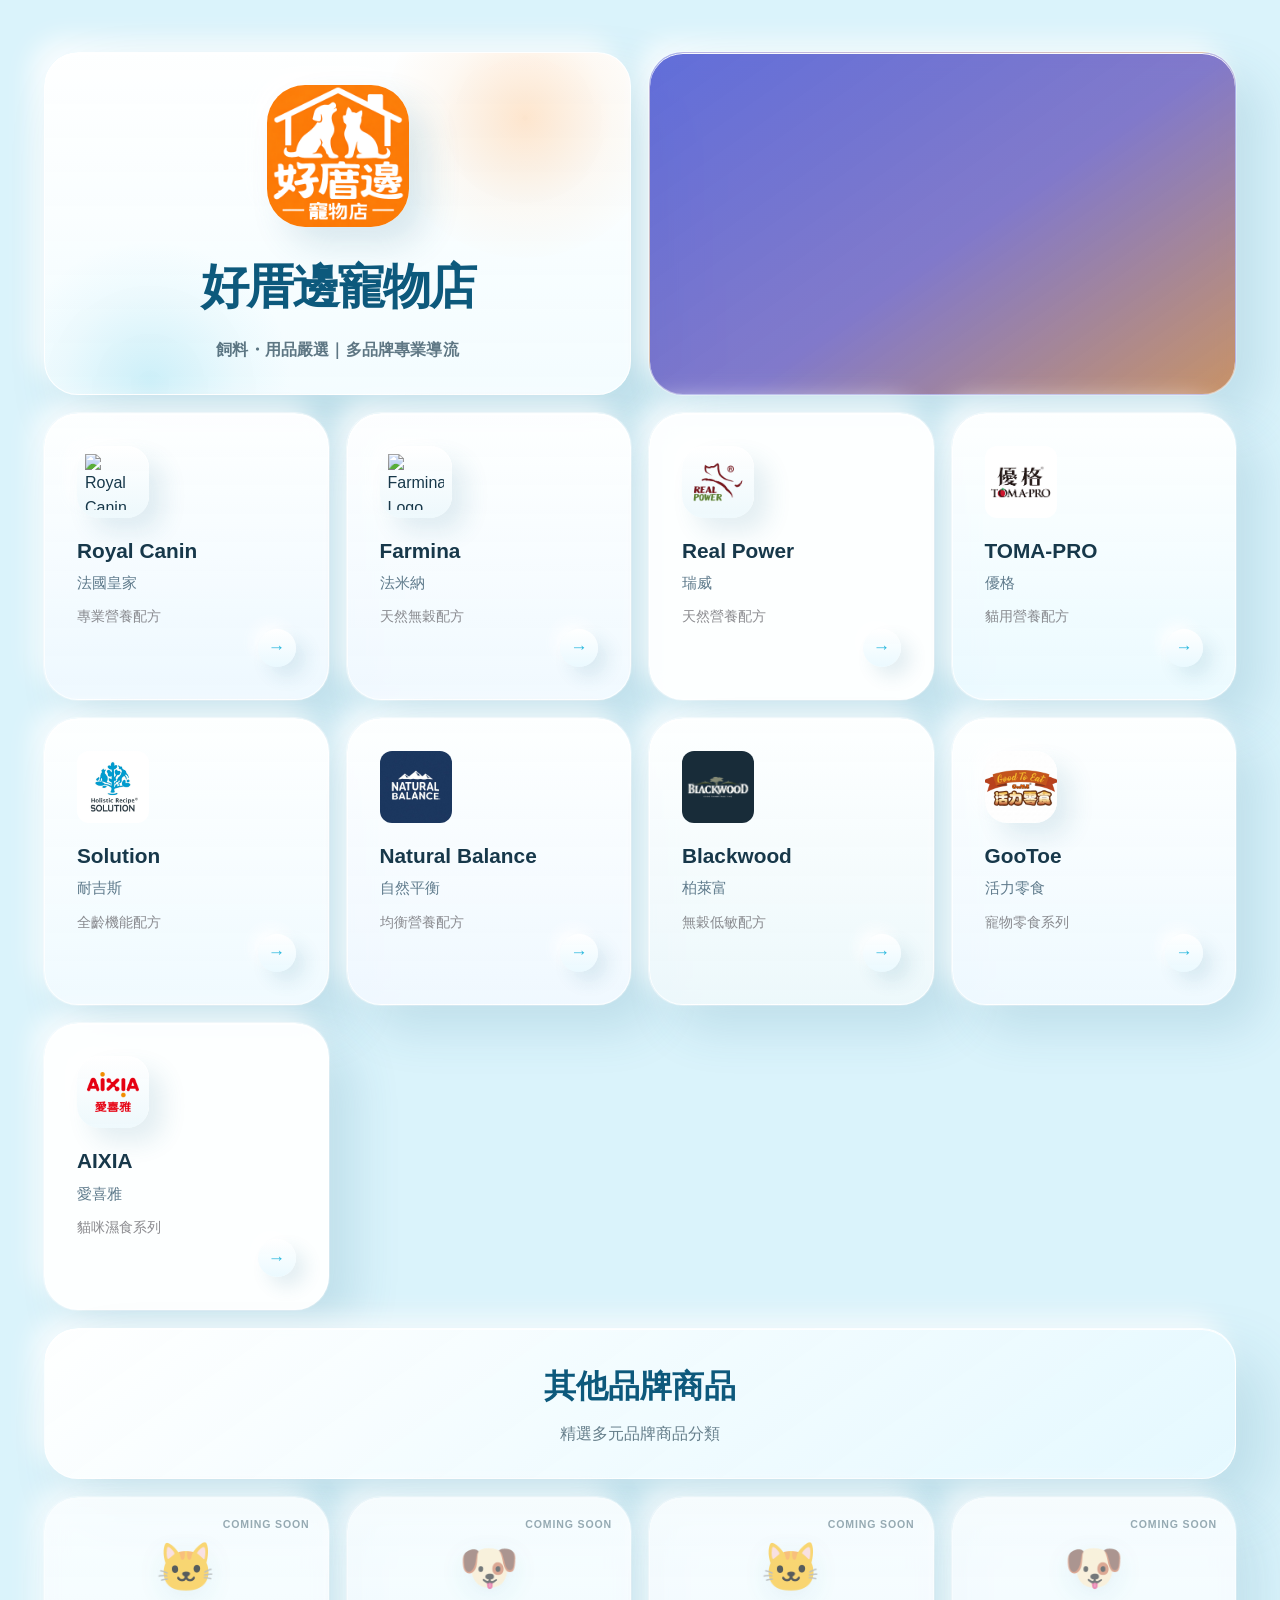
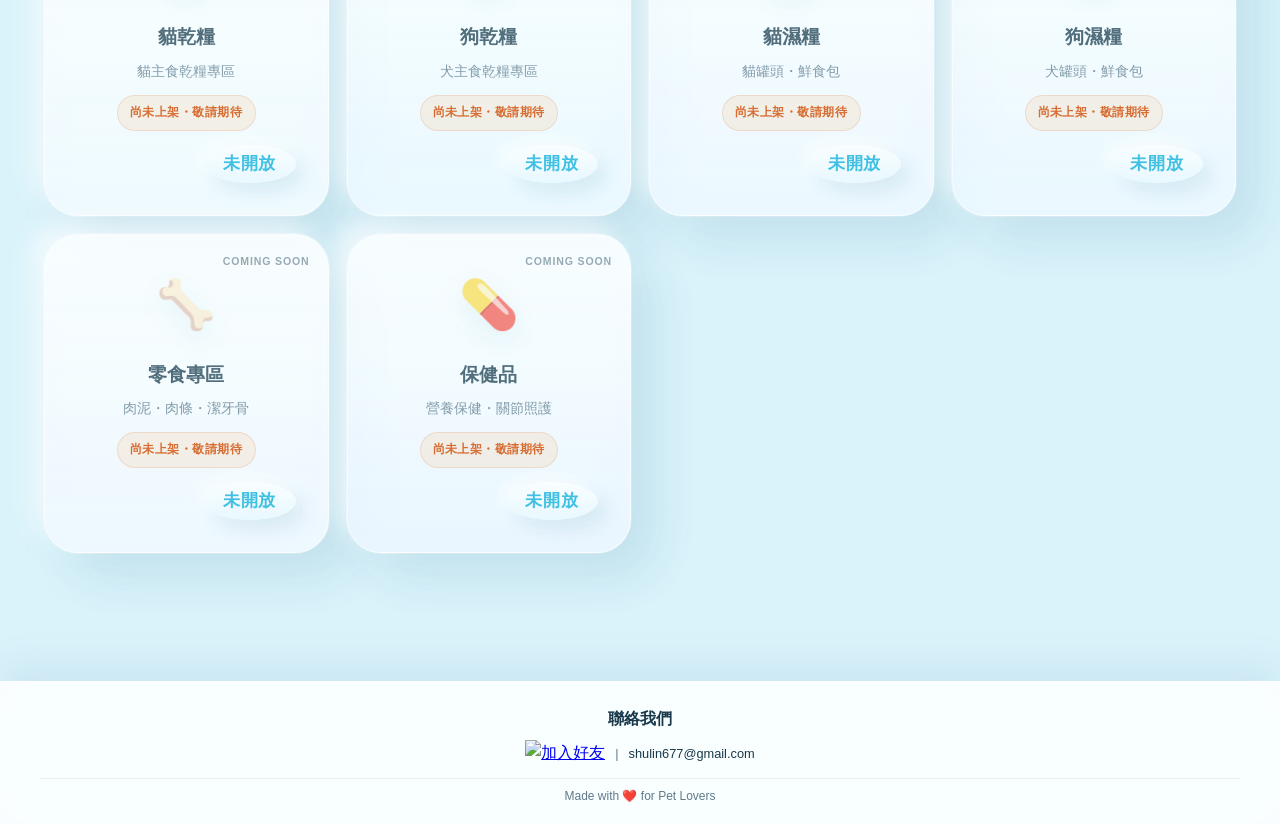
==== index.html @ 3bfcab63 "Add Google site verification meta tag" ====
<!DOCTYPE html>
<html lang="zh-Hant">
  <head>
    <meta charset="utf-8" />
    <meta name="viewport" content="width=device-width, initial-scale=1" />
    <meta name="google-site-verification" content="lFlZjBOJVxiFKaZHmYESTz53Jt08xvwoCOR1huqJs8A" />
    <title>好厝邊寵物店 | 飼料・用品嚴選</title>
    <meta name="description" content="多品牌寵物用品專業導購平台，提供法國皇家、法米納、柏萊富等優質品牌" />
    <link rel="icon" href="assets/icons/favicon.ico" />
    <link rel="stylesheet" href="assets/css/style.css" />
  </head>
  <body>
    <div class="background-gradient"></div>
    
    <main class="bento-container">
      <!-- Header Card - 品牌標題 -->
      <div class="bento-card header-card">
        <div class="logo-placeholder">
          <img
            src="assets/images/brand/good_neighbor_pet_store_logo.png"
            alt="好厝邊寵物店 Logo"
            class="site-logo"
          >
        </div>
        <h1 class="brand-title">好厝邊寵物店</h1>
        <p class="brand-slogan">飼料・用品嚴選｜多品牌專業導流</p>
      </div>

      <!-- Banner Card - 活動輪播 -->
      <div class="bento-card banner-card">
        <div class="banner-carousel">
          <div class="banner-track">
            <a class="banner-slide" data-banner="1" href="https://myship.7-11.com.tw/seller/profile?id=GM2601212460411" target="_blank" rel="noopener noreferrer">
              <div class="banner-content"></div>
            </a>
          </div>
        </div>
      </div>

      <!-- Brand Cards - 品牌區域 -->
      <a class="bento-card brand-card royal-canin" href="https://myship.7-11.com.tw/general/detail/GM2604207929528" target="_blank" rel="noopener noreferrer">
        <div class="brand-logo-wrapper">
          <img src="assets/images/logos/royal-canin.png" alt="Royal Canin Logo" class="brand-logo-img">
        </div>
        <div class="brand-info">
          <h3 class="brand-name">Royal Canin</h3>
          <p class="brand-desc">法國皇家</p>
          <span class="brand-meta">專業營養配方</span>
        </div>
        <div class="card-arrow">→</div>
      </a>

      <a class="bento-card brand-card farmina" href="https://myship.7-11.com.tw/general/detail/GM2601152097373" target="_blank" rel="noopener noreferrer">
        <div class="brand-logo-wrapper">
          <img src="assets/images/logos/farmina.png" alt="Farmina Logo" class="brand-logo-img">
        </div>
        <div class="brand-info">
          <h3 class="brand-name">Farmina</h3>
          <p class="brand-desc">法米納</p>
          <span class="brand-meta">天然無穀配方</span>
        </div>
        <div class="card-arrow">→</div>
      </a>

      <a class="bento-card brand-card real-power" href="https://myship.7-11.com.tw/general/detail/GM2608074192808" target="_blank" rel="noopener noreferrer">
        <div class="brand-logo-wrapper">
          <img src="assets/images/logos/real_power_logo.png" alt="Real Power 瑞威 Logo" class="brand-logo-img">
        </div>
        <div class="brand-info">
          <h3 class="brand-name">Real Power</h3>
          <p class="brand-desc">瑞威</p>
          <span class="brand-meta">天然營養配方</span>
        </div>
        <div class="card-arrow">→</div>
      </a>

      <a class="bento-card brand-card catidea" href="https://myship.7-11.com.tw/general/detail/GM2603024944340" target="_blank" rel="noopener noreferrer">
        <div class="brand-logo-wrapper">
          <img src="assets/images/logos/toma-pro_logo.jpg" alt="TOMA-PRO Logo" class="brand-logo-img">
        </div>
        <div class="brand-info">
          <h3 class="brand-name">TOMA-PRO</h3>
          <p class="brand-desc">優格</p>
          <span class="brand-meta">貓用營養配方</span>
        </div>
        <div class="card-arrow">→</div>
      </a>

      <a class="bento-card brand-card solution" href="https://myship.7-11.com.tw/general/detail/GM2603055142852" target="_blank" rel="noopener noreferrer">
        <div class="brand-logo-wrapper">
          <img src="assets/images/logos/solution_logo.jpg" alt="Solution Logo" class="brand-logo-img">
        </div>
        <div class="brand-info">
          <h3 class="brand-name">Solution</h3>
          <p class="brand-desc">耐吉斯</p>
          <span class="brand-meta">全齡機能配方</span>
        </div>
        <div class="card-arrow">→</div>
      </a>

      <a class="bento-card brand-card natural-balance" href="https://myship.7-11.com.tw/general/detail/GM2603095376265" target="_blank" rel="noopener noreferrer">
        <div class="brand-logo-wrapper">
          <img src="assets/images/logos/natural-balance_logo.jpg" alt="Natural Balance Logo" class="brand-logo-img">
        </div>
        <div class="brand-info">
          <h3 class="brand-name">Natural Balance</h3>
          <p class="brand-desc">自然平衡</p>
          <span class="brand-meta">均衡營養配方</span>
        </div>
        <div class="card-arrow">→</div>
      </a>

      <a class="bento-card brand-card blackwood" href="https://myship.7-11.com.tw/general/detail/GM2603236245169" target="_blank" rel="noopener noreferrer">
        <div class="brand-logo-wrapper">
          <img src="assets/images/logos/Blackwood_logo.png" alt="Blackwood Logo" class="brand-logo-img">
        </div>
        <div class="brand-info">
          <h3 class="brand-name">Blackwood</h3>
          <p class="brand-desc">柏萊富</p>
          <span class="brand-meta">無穀低敏配方</span>
        </div>
        <div class="card-arrow">→</div>
      </a>

      <a class="bento-card brand-card gootoe" href="https://myship.7-11.com.tw/general/detail/GM2603246315125" target="_blank" rel="noopener noreferrer">
        <div class="brand-logo-wrapper">
          <img src="assets/images/logos/Gootoe_logo.png" alt="GooToe Logo" class="brand-logo-img">
        </div>
        <div class="brand-info">
          <h3 class="brand-name">GooToe</h3>
          <p class="brand-desc">活力零食</p>
          <span class="brand-meta">寵物零食系列</span>
        </div>
        <div class="card-arrow">→</div>
      </a>

      <a class="bento-card brand-card aixia" href="https://myship.7-11.com.tw/general/detail/GM2605259917620" target="_blank" rel="noopener noreferrer">
        <div class="brand-logo-wrapper">
          <img src="assets/images/logos/AIXIA_logo_transparent.png" alt="AIXIA Logo" class="brand-logo-img">
        </div>
        <div class="brand-info">
          <h3 class="brand-name">AIXIA</h3>
          <p class="brand-desc">愛喜雅</p>
          <span class="brand-meta">貓咪濕食系列</span>
        </div>
        <div class="card-arrow">→</div>
      </a>

      <!-- Other Brands Title Card -->
      <div class="bento-card category-title-card">
        <h2 class="section-title">其他品牌商品</h2>
        <p class="section-subtitle">精選多元品牌商品分類</p>
      </div>

      <!-- Category Cards -->
      <div class="bento-card category-card cat-dry is-unavailable" aria-disabled="true">
        <div class="category-icon">🐱</div>
        <h3 class="category-name">貓乾糧</h3>
        <p class="category-desc">貓主食乾糧專區</p>
        <p class="category-status">尚未上架・敬請期待</p>
        <div class="card-arrow unavailable-arrow">未開放</div>
      </div>

      <div class="bento-card category-card dog-dry is-unavailable" aria-disabled="true">
        <div class="category-icon">🐶</div>
        <h3 class="category-name">狗乾糧</h3>
        <p class="category-desc">犬主食乾糧專區</p>
        <p class="category-status">尚未上架・敬請期待</p>
        <div class="card-arrow unavailable-arrow">未開放</div>
      </div>

      <div class="bento-card category-card cat-wet is-unavailable" aria-disabled="true">
        <div class="category-icon">🐱</div>
        <h3 class="category-name">貓濕糧</h3>
        <p class="category-desc">貓罐頭・鮮食包</p>
        <p class="category-status">尚未上架・敬請期待</p>
        <div class="card-arrow unavailable-arrow">未開放</div>
      </div>

      <div class="bento-card category-card dog-wet is-unavailable" aria-disabled="true">
        <div class="category-icon">🐶</div>
        <h3 class="category-name">狗濕糧</h3>
        <p class="category-desc">犬罐頭・鮮食包</p>
        <p class="category-status">尚未上架・敬請期待</p>
        <div class="card-arrow unavailable-arrow">未開放</div>
      </div>

      <div class="bento-card category-card treats is-unavailable" aria-disabled="true">
        <div class="category-icon">🦴</div>
        <h3 class="category-name">零食專區</h3>
        <p class="category-desc">肉泥・肉條・潔牙骨</p>
        <p class="category-status">尚未上架・敬請期待</p>
        <div class="card-arrow unavailable-arrow">未開放</div>
      </div>

      <div class="bento-card category-card health is-unavailable" aria-disabled="true">
        <div class="category-icon">💊</div>
        <h3 class="category-name">保健品</h3>
        <p class="category-desc">營養保健・關節照護</p>
        <p class="category-status">尚未上架・敬請期待</p>
        <div class="card-arrow unavailable-arrow">未開放</div>
      </div>

    </main>

    <!-- Footer - 聯絡我們 -->
    <footer class="site-footer">
      <div class="footer-content">
        <h2 class="footer-title">聯絡我們</h2>
        <div class="footer-contact">
          <a href="https://lin.ee/Ksxzmmb" target="_blank" rel="noopener noreferrer">
            <img src="https://scdn.line-apps.com/n/line_add_friends/btn/zh-Hant.png" alt="加入好友" height="36" border="0" class="line-official-btn">
          </a>
          <span class="footer-divider">|</span>
          <a class="footer-link" href="mailto:shulin677@gmail.com">shulin677@gmail.com</a>
        </div>
        <p class="footer-copyright">Made with ❤️ for Pet Lovers</p>
      </div>
    </footer>

    <!-- JavaScript -->
    <script src="assets/js/config.js"></script>
    <script src="assets/js/main.js"></script>
  </body>
</html>
---- assets/css/style.css ----
/* ===== 全域重置 ===== */
*,
*::before,
*::after {
  box-sizing: border-box;
  margin: 0;
  padding: 0;
}

:root {
  --brand-orange: #ff8a1d;
  --brand-orange-deep: #d85a16;
  --brand-sky: #dff7ff;
  --brand-sky-deep: #79d5ef;
  --brand-cyan: #2cb9de;
  --brand-blue: #1e7fab;
  --brand-blue-deep: #0d597c;
  --brand-surface: #daf3fb;
  --brand-surface-warm: #eefbff;
  --brand-card: rgba(255, 255, 255, 0.95);
  --brand-card-strong: rgba(255, 255, 255, 0.98);
  --brand-border: rgba(255, 255, 255, 0.78);
  --brand-ink: #17384a;
  --brand-muted: #5f7b8c;
  --brand-soft-shadow: 0 20px 44px rgba(39, 117, 150, 0.14);
  --brand-card-shadow:
    24px 24px 48px rgba(44, 121, 151, 0.16),
    -12px -12px 24px rgba(255, 255, 255, 0.72),
    0 1px 0 rgba(255, 255, 255, 0.96) inset,
    0 0 0 1px rgba(255, 255, 255, 0.5);
}

/* ===== 主體樣式 ===== */
html {
  background: var(--brand-surface);
}

body {
  font-family: -apple-system, BlinkMacSystemFont, "Segoe UI", "Noto Sans TC", "PingFang TC", "Microsoft JhengHei", sans-serif;
  color: var(--brand-ink);
  background: var(--brand-surface);
  min-height: 100vh;
  position: relative;
  overflow-x: hidden;
  -webkit-font-smoothing: antialiased;
  -moz-osx-font-smoothing: grayscale;
  line-height: 1.6;
}

/* ===== 背景漸層 ===== */
.background-gradient {
  position: fixed !important;
  top: 0 !important;
  left: 0 !important;
  right: 0 !important;
  bottom: 0 !important;
  width: 100% !important;
  height: 100% !important;
  background:
    linear-gradient(145deg, #ecfbff 0%, #caeef9 42%, #9ed6ea 100%);
  opacity: 1;
  z-index: -1;
  pointer-events: none;
  overflow: hidden;
}

.background-gradient::before,
.background-gradient::after {
  content: '';
  position: absolute;
  border-radius: 48px;
  pointer-events: none;
}

.background-gradient::before {
  top: 5%;
  right: 12%;
  width: min(42vw, 520px);
  height: min(70vh, 760px);
  background: linear-gradient(160deg, rgba(22, 99, 137, 0.96) 0%, rgba(12, 76, 107, 0.94) 100%);
  box-shadow: 0 36px 70px rgba(14, 77, 109, 0.28);
  transform: rotate(16deg);
}

.background-gradient::after {
  left: -8%;
  bottom: 6%;
  width: min(28vw, 420px);
  height: min(28vw, 420px);
  background: radial-gradient(circle, rgba(255, 255, 255, 0.48) 0%, rgba(255, 255, 255, 0.08) 58%, transparent 74%);
}

/* ===== Bento Grid 容器 ===== */
.bento-container {
  max-width: 1240px;
  margin: 0 auto;
  padding: 52px 24px 88px;
  display: grid;
  grid-template-columns: repeat(4, 1fr);
  gap: 18px;
  position: relative;
  z-index: 1;
}

/* ===== 基礎卡片樣式 ===== */
.bento-card {
  background: var(--brand-card);
  backdrop-filter: blur(12px) saturate(135%);
  -webkit-backdrop-filter: blur(12px) saturate(135%);
  border-radius: 34px;
  padding: 32px;
  border: 1px solid var(--brand-border);
  box-shadow: var(--brand-card-shadow);
  transition: transform 0.32s ease, box-shadow 0.32s ease, background-color 0.32s ease;
  position: relative;
  overflow: hidden;
  display: flex;
  flex-direction: column;
}

.bento-card::before {
  content: '';
  position: absolute;
  top: 0;
  left: 0;
  right: 0;
  bottom: 0;
  background: linear-gradient(180deg, rgba(255, 255, 255, 0.86) 0%, rgba(255, 255, 255, 0.28) 34%, rgba(255, 255, 255, 0) 100%);
  opacity: 0;
  transition: opacity 0.28s ease;
  pointer-events: none;
}

.bento-card:hover::before {
  opacity: 1;
}

/* 可點擊卡片 hover 效果 */
a.bento-card {
  text-decoration: none;
  color: inherit;
  cursor: pointer;
}

a.bento-card:hover {
  transform: translateY(-8px);
  box-shadow:
    26px 30px 58px rgba(39, 117, 150, 0.18),
    -14px -14px 28px rgba(255, 255, 255, 0.72),
    0 1px 0 rgba(255, 255, 255, 0.96) inset,
    0 0 0 1px rgba(255, 255, 255, 0.56);
}

/* ===== Header Card - 品牌標題 ===== */
.header-card {
  grid-column: span 2;
  background:
    linear-gradient(180deg, rgba(255, 255, 255, 0.98) 0%, rgba(245, 252, 255, 0.94) 100%);
  color: var(--brand-ink);
  text-align: center;
  justify-content: center;
  align-items: center;
  min-height: 320px;
  position: relative;
  overflow: hidden;
  border: 1px solid rgba(255, 255, 255, 0.92);
  box-shadow:
    30px 34px 64px rgba(37, 114, 145, 0.18),
    -14px -14px 24px rgba(255, 255, 255, 0.78),
    0 1px 0 rgba(255, 255, 255, 0.98) inset;
}

.header-card::before {
  content: '';
  position: absolute;
  inset: auto auto -38% -6%;
  width: 280px;
  height: 280px;
  background: radial-gradient(circle, rgba(44, 185, 222, 0.2) 0%, rgba(44, 185, 222, 0.05) 44%, transparent 72%);
  opacity: 1;
}

.header-card::after {
  content: '';
  position: absolute;
  top: -22%;
  right: -6%;
  width: 280px;
  height: 280px;
  background: radial-gradient(circle, rgba(255, 138, 29, 0.22) 0%, rgba(255, 138, 29, 0.05) 44%, transparent 74%);
  border-radius: 50%;
  animation: float 10s ease-in-out infinite;
}

@keyframes float {
  0%, 100% {
    transform: translate(0, 0) scale(1);
  }
  50% {
    transform: translate(-20px, -20px) scale(1.1);
  }
}

.logo-placeholder {
  display: flex;
  align-items: center;
  justify-content: center;
  width: 142px;
  height: 142px;
  margin-bottom: 22px;
  position: relative;
  z-index: 1;
  border-radius: 38px;
  background: linear-gradient(180deg, rgba(255, 255, 255, 0.98) 0%, rgba(239, 250, 255, 0.88) 100%);
  overflow: hidden;
  box-shadow:
    18px 18px 34px rgba(41, 118, 148, 0.16),
    -10px -10px 20px rgba(255, 255, 255, 0.78),
    0 1px 0 rgba(255, 255, 255, 0.9) inset,
    0 0 0 1px rgba(255, 255, 255, 0.5);
}

.site-logo {
  width: 100%;
  height: 100%;
  object-fit: cover;
  transform: scale(1.08);
  filter: drop-shadow(0 10px 18px rgba(32, 95, 120, 0.14));
}

.brand-title {
  font-size: 3rem;
  font-weight: 780;
  letter-spacing: -0.05em;
  margin-bottom: 10px;
  position: relative;
  z-index: 1;
  color: var(--brand-blue-deep);
}

.brand-slogan {
  font-size: 1.02rem;
  color: rgba(23, 56, 74, 0.68);
  font-weight: 600;
  letter-spacing: 0.01em;
  position: relative;
  z-index: 1;
}

/* ===== Banner Card - 活動輪播 ===== */
.banner-card {
  grid-column: span 2;
  padding: 0;
  min-height: 280px;
  background:
    linear-gradient(145deg, rgba(81, 91, 212, 0.88) 0%, rgba(111, 94, 191, 0.82) 54%, rgba(196, 112, 49, 0.74) 100%);
  overflow: hidden;
  border-color: rgba(255, 255, 255, 0.46);
}

.banner-carousel {
  width: 100%;
  height: 100%;
  position: relative;
}

.banner-track {
  display: flex;
  height: 100%;
  transition: transform 0.6s cubic-bezier(0.4, 0, 0.2, 1);
}

.banner-slide {
  min-width: 100%;
  height: 100%;
  display: flex;
  align-items: center;
  justify-content: center;
  background-size: cover;
  background-position: center;
  position: relative;
  text-decoration: none;
  color: inherit;
  cursor: pointer;
  transition: opacity 0.3s ease;
}

.banner-slide:hover {
  opacity: 0.95;
}

.banner-content {
  text-align: center;
  color: white;
  z-index: 2;
  padding: 40px;
  display: block;
  pointer-events: none;
}

.banner-content h3 {
  font-size: 2rem;
  font-weight: 760;
  margin-bottom: 8px;
  text-shadow: 0 10px 24px rgba(17, 24, 39, 0.24);
}

.banner-content p {
  font-size: 1.1rem;
  opacity: 0.95;
  text-shadow: 0 8px 18px rgba(17, 24, 39, 0.2);
}

/* Banner 導航按鈕 */
.banner-nav {
  position: absolute;
  top: 50%;
  transform: translateY(-50%);
  background: rgba(255, 255, 255, 0.2);
  backdrop-filter: blur(18px);
  border: 1px solid rgba(255, 255, 255, 0.28);
  color: white;
  width: 40px;
  height: 40px;
  border-radius: 50%;
  font-size: 1.5rem;
  cursor: pointer;
  transition: all 0.3s ease;
  z-index: 3;
  display: flex;
  align-items: center;
  justify-content: center;
  line-height: 1;
}

.banner-nav:hover {
  background: rgba(255, 255, 255, 0.28);
  transform: translateY(-50%) scale(1.04);
}

.banner-nav.prev {
  left: 16px;
}

.banner-nav.next {
  right: 16px;
}

/* Banner 指示點 */
.banner-dots {
  position: absolute;
  bottom: 20px;
  left: 50%;
  transform: translateX(-50%);
  display: flex;
  gap: 8px;
  z-index: 3;
}

.dot {
  width: 8px;
  height: 8px;
  border-radius: 50%;
  background: rgba(255, 255, 255, 0.5);
  cursor: pointer;
  transition: all 0.3s ease;
}

.dot.active {
  background: white;
  width: 24px;
  border-radius: 4px;
}

/* ===== Brand Cards - 品牌卡片 ===== */
.brand-card {
  grid-column: span 1;
  min-height: 200px;
  justify-content: space-between;
}

.brand-logo-wrapper,
.brand-icon-wrapper {
  width: 72px;
  height: 72px;
  border-radius: 22px;
  display: flex;
  align-items: center;
  justify-content: center;
  margin-bottom: 16px;
  background: linear-gradient(180deg, rgba(255, 255, 255, 1) 0%, rgba(236, 248, 252, 0.88) 100%);
  box-shadow:
    14px 14px 24px rgba(40, 117, 148, 0.12),
    -8px -8px 16px rgba(255, 255, 255, 0.72),
    0 1px 0 rgba(255, 255, 255, 0.92) inset;
}

.brand-logo-img {
  width: 56px;
  height: 56px;
  object-fit: contain;
}

.brand-icon {
  font-size: 1.2rem;
  font-weight: 600;
  color: var(--brand-ink);
}

.brand-info {
  flex: 1;
}

.brand-name {
  font-size: 1.3rem;
  font-weight: 760;
  color: var(--brand-ink);
  margin-bottom: 4px;
}

.brand-desc {
  font-size: 0.95rem;
  color: var(--brand-muted);
  margin-bottom: 8px;
}

.brand-meta {
  font-size: 0.85rem;
  color: rgba(110, 110, 115, 0.8);
}

/* 品牌卡片漸變背景 */
.brand-card.royal-canin {
  background: linear-gradient(180deg, rgba(255, 255, 255, 0.96) 0%, rgba(240, 248, 255, 0.92) 100%);
}

.brand-card.farmina {
  background: linear-gradient(180deg, rgba(255, 255, 255, 0.96) 0%, rgba(243, 249, 255, 0.92) 100%);
}

.brand-card.catidea {
  background: linear-gradient(180deg, rgba(255, 255, 255, 0.96) 0%, rgba(237, 250, 255, 0.92) 100%);
}

.brand-card.ciao {
  background: linear-gradient(180deg, rgba(255, 255, 255, 0.96) 0%, rgba(245, 249, 255, 0.92) 100%);
}

.brand-card.ciao {
  display: none !important;
}

.brand-card.solution {
  background: linear-gradient(180deg, rgba(255, 255, 255, 0.96) 0%, rgba(242, 250, 255, 0.92) 100%);
}

.brand-card.natural-balance {
  background: linear-gradient(180deg, rgba(255, 255, 255, 0.96) 0%, rgba(242, 248, 255, 0.92) 100%);
}

.brand-card.blackwood {
  background: linear-gradient(180deg, rgba(255, 255, 255, 0.96) 0%, rgba(239, 248, 251, 0.92) 100%);
}

.brand-card.gootoe {
  background: linear-gradient(180deg, rgba(255, 255, 255, 0.96) 0%, rgba(241, 249, 255, 0.92) 100%);
}

/* 去除部分 JPG logo 的白邊視覺 */
.brand-card.catidea .brand-logo-wrapper,
.brand-card.solution .brand-logo-wrapper,
.brand-card.natural-balance .brand-logo-wrapper,
.brand-card.blackwood .brand-logo-wrapper {
  background: transparent;
  box-shadow: none;
}

.brand-card.catidea .brand-logo-img,
.brand-card.solution .brand-logo-img,
.brand-card.natural-balance .brand-logo-img,
.brand-card.blackwood .brand-logo-img {
  width: 100%;
  height: 100%;
  object-fit: cover;
  border-radius: 12px;
}

.brand-card.gootoe .brand-logo-img {
  width: 100%;
  height: 100%;
  object-fit: cover;
  object-position: center;
  transform: scale(1.16);
}

.brand-card.gootoe .brand-logo-wrapper {
  overflow: hidden;
}

/* ===== Category Title Card ===== */
.category-title-card {
  grid-column: span 4;
  min-height: 132px;
  background:
    linear-gradient(145deg, rgba(255, 255, 255, 0.98) 0%, rgba(230, 248, 255, 0.92) 100%);
  color: var(--brand-blue-deep);
  justify-content: center;
  text-align: center;
  box-shadow:
    28px 30px 60px rgba(34, 111, 142, 0.16),
    -12px -12px 24px rgba(255, 255, 255, 0.74),
    0 1px 0 rgba(255, 255, 255, 0.98) inset;
}

.category-title-card .section-title {
  font-size: 2rem;
  font-weight: 780;
  margin-bottom: 8px;
}

.category-title-card .section-subtitle {
  font-size: 0.98rem;
  color: rgba(23, 56, 74, 0.64);
}

/* ===== Category Cards - 分類卡片 ===== */
.category-card {
  grid-column: span 1;
  min-height: 180px;
  justify-content: space-between;
  text-align: center;
  align-items: center;
}

.category-icon {
  font-size: 3rem;
  margin-bottom: 16px;
  filter: drop-shadow(0 8px 14px rgba(46, 124, 153, 0.14));
}

.category-name {
  font-size: 1.2rem;
  font-weight: 760;
  color: var(--brand-ink);
  margin-bottom: 8px;
}

.category-desc {
  font-size: 0.85rem;
  color: var(--brand-muted);
  margin-bottom: 12px;
}

.category-status {
  font-size: 0.78rem;
  font-weight: 700;
  letter-spacing: 0.04em;
  color: var(--brand-orange-deep);
  padding: 7px 12px;
  border-radius: 999px;
  background: rgba(255, 138, 29, 0.12);
  border: 1px solid rgba(216, 90, 22, 0.16);
  margin-bottom: 14px;
}

/* 分類卡片漸變背景 */
.category-card.cat-dry {
  background: linear-gradient(180deg, rgba(255, 255, 255, 0.96) 0%, rgba(244, 251, 255, 0.92) 100%);
}

.category-card.dog-dry {
  background: linear-gradient(180deg, rgba(255, 255, 255, 0.96) 0%, rgba(238, 249, 255, 0.92) 100%);
}

.category-card.cat-wet {
  background: linear-gradient(180deg, rgba(255, 255, 255, 0.96) 0%, rgba(241, 248, 255, 0.92) 100%);
}

.category-card.dog-wet {
  background: linear-gradient(180deg, rgba(255, 255, 255, 0.96) 0%, rgba(239, 248, 255, 0.92) 100%);
}

.category-card.treats {
  background: linear-gradient(180deg, rgba(255, 255, 255, 0.96) 0%, rgba(243, 248, 255, 0.92) 100%);
}

.category-card.health {
  background: linear-gradient(180deg, rgba(255, 255, 255, 0.96) 0%, rgba(238, 246, 255, 0.92) 100%);
}

.is-unavailable {
  position: relative;
  opacity: 0.88;
}

.is-unavailable::after {
  content: 'COMING SOON';
  position: absolute;
  top: 18px;
  right: 18px;
  font-size: 0.66rem;
  font-weight: 800;
  letter-spacing: 0.08em;
  color: rgba(23, 56, 74, 0.48);
}

.is-unavailable .category-icon {
  opacity: 0.72;
}

.is-unavailable .category-name {
  color: rgba(23, 56, 74, 0.82);
}

.is-unavailable .category-desc {
  color: rgba(95, 123, 140, 0.84);
}

.unavailable-arrow {
  width: auto;
  min-width: 92px;
  height: 38px;
  padding: 0 16px;
  border-radius: 999px;
  font-size: 0.76rem;
  font-weight: 800;
  letter-spacing: 0.04em;
  color: rgba(23, 56, 74, 0.7);
  background: linear-gradient(180deg, rgba(255, 255, 255, 0.96) 0%, rgba(240, 246, 249, 0.92) 100%);
  box-shadow:
    8px 8px 16px rgba(40, 117, 148, 0.08),
    -4px -4px 10px rgba(255, 255, 255, 0.7);
}

/* ===== Site Footer - 網站頁尾 ===== */
.site-footer {
  width: 100%;
  background: rgba(255, 255, 255, 0.84);
  backdrop-filter: blur(14px) saturate(120%);
  -webkit-backdrop-filter: blur(14px) saturate(120%);
  border-top: 1px solid rgba(255, 255, 255, 0.88);
  margin-top: 40px;
  padding: 24px 20px 18px;
  position: relative;
  z-index: 1;
  box-shadow: 0 -18px 34px rgba(33, 107, 136, 0.08);
}

.footer-content {
  max-width: 1200px;
  margin: 0 auto;
  text-align: center;
}

.footer-title {
  font-size: 1rem;
  font-weight: 600;
  color: var(--brand-ink);
  margin-bottom: 8px;
}

.footer-contact {
  display: flex;
  gap: 10px;
  justify-content: center;
  align-items: center;
  flex-wrap: wrap;
  margin-bottom: 10px;
}

.line-official-btn {
  height: 28px;
  width: auto;
  display: block;
  transition: opacity 0.3s ease;
}

.line-official-btn:hover {
  opacity: 0.8;
}

.footer-link {
  color: var(--brand-ink);
  text-decoration: none;
  font-size: 0.8rem;
  font-weight: 500;
  transition: color 0.3s ease;
}

.footer-link:hover {
  color: var(--brand-cyan);
}

.footer-divider {
  color: var(--brand-muted);
  font-size: 0.8rem;
  user-select: none;
}

.footer-copyright {
  font-size: 0.75rem;
  color: var(--brand-muted);
  margin-top: 8px;
  padding-top: 8px;
  border-top: 1px solid rgba(0, 0, 0, 0.06);
}

/* ===== Card Arrow - 卡片箭頭 ===== */
.card-arrow {
  width: 38px;
  height: 38px;
  border-radius: 50%;
  display: inline-flex;
  align-items: center;
  justify-content: center;
  font-size: 1.08rem;
  color: var(--brand-cyan);
  background: linear-gradient(180deg, rgba(255, 255, 255, 1) 0%, rgba(233, 249, 255, 0.9) 100%);
  box-shadow:
    10px 10px 18px rgba(40, 117, 148, 0.12),
    -6px -6px 12px rgba(255, 255, 255, 0.7);
  transition: all 0.3s ease;
  align-self: flex-end;
  margin-top: auto;
}

a.bento-card:hover .card-arrow {
  color: white;
  background: linear-gradient(180deg, var(--brand-cyan) 0%, var(--brand-blue) 100%);
  transform: translateX(4px) translateY(-1px);
}

/* ===== 響應式設計 - 平板 ===== */
@media (max-width: 1024px) {
  .bento-container {
    grid-template-columns: repeat(3, 1fr);
    gap: 12px;
    padding: 32px 16px 60px;
  }

  .header-card {
    grid-column: span 3;
  }

  .banner-card {
    grid-column: span 3;
  }

  .category-title-card {
    grid-column: span 3;
  }

  .brand-card {
    grid-column: span 1;
  }

  .category-card:nth-child(n+7):nth-child(-n+9) {
    grid-column: span 1;
  }
}

/* ===== 響應式設計 - 手機 ===== */
@media (max-width: 768px) {
  .bento-container {
    grid-template-columns: 1fr;
    gap: 12px;
    padding: 24px 16px 48px;
  }

  /* Header - 全寬 */
  .header-card {
    grid-column: span 1;
    min-height: 220px;
    padding: 32px 24px;
  }

  .logo-placeholder {
    width: 112px;
    height: 112px;
    margin-bottom: 16px;
    border-radius: 24px;
  }

  .brand-title {
    font-size: 1.8rem;
  }

  .brand-slogan {
    font-size: 0.9rem;
  }

  .site-logo {
    width: 100%;
    height: 100%;
  }

  /* Banner - 全寬 */
  .banner-card {
    grid-column: span 1;
    min-height: 200px;
  }

  .banner-content h3 {
    font-size: 1.4rem;
  }

  .banner-content p {
    font-size: 0.9rem;
  }

  /* 品牌卡片 - 細長條形 */
  .brand-card {
    grid-column: span 1;
    flex-direction: row;
    align-items: center;
    min-height: auto;
    padding: 16px 20px;
    gap: 16px;
  }

  .brand-logo-wrapper,
  .brand-icon-wrapper {
    width: 56px;
    height: 56px;
    margin-bottom: 0;
    flex-shrink: 0;
  }

  .brand-logo-img {
    width: 44px;
    height: 44px;
  }

  .brand-info {
    flex: 1;
    text-align: left;
  }

  .brand-name {
    font-size: 1.1rem;
    margin-bottom: 2px;
  }

  .brand-desc {
    font-size: 0.85rem;
    margin-bottom: 4px;
  }

  .brand-meta {
    font-size: 0.8rem;
  }

  /* 分類標題 - 全寬 */
  .category-title-card {
    grid-column: span 1;
    min-height: 100px;
    padding: 24px;
  }

  .category-title-card .section-title {
    font-size: 1.5rem;
  }

  .category-title-card .section-subtitle {
    font-size: 0.9rem;
  }

  /* 分類卡片 - 細長條形 */
  .category-card {
    grid-column: span 1;
    flex-direction: row;
    align-items: center;
    text-align: left;
    min-height: auto;
    padding: 16px 20px;
    gap: 16px;
  }

  .category-icon {
    font-size: 2.5rem;
    margin-bottom: 0;
    flex-shrink: 0;
    width: 56px;
    height: 56px;
    display: flex;
    align-items: center;
    justify-content: center;
  }

  .category-name {
    font-size: 1.05rem;
    margin-bottom: 4px;
  }

  .category-desc {
    font-size: 0.8rem;
    margin-bottom: 0;
  }

  /* 箭頭在手機版保持在右側 */
  .card-arrow {
    align-self: center;
    margin-top: 0;
    margin-left: auto;
  }

  /* 頁尾響應式 */
  .site-footer {
    padding: 16px 12px 12px;
    margin-top: 24px;
  }

  .footer-title {
    font-size: 0.95rem;
    margin-bottom: 8px;
  }

  .footer-contact {
    flex-direction: column;
    gap: 8px;
  }

  .footer-divider {
    display: none;
  }

  .line-official-btn {
    height: 28px;
  }

  .footer-link {
    font-size: 0.8rem;
  }

  .footer-copyright {
    font-size: 0.7rem;
    margin-top: 8px;
    padding-top: 8px;
  }
}

/* ===== 極小螢幕優化 ===== */
@media (max-width: 480px) {
  .bento-container {
    padding: 20px 12px 40px;
  }

  .header-card {
    min-height: 200px;
    padding: 28px 20px;
  }

  .logo-placeholder {
    width: 96px;
    height: 96px;
    border-radius: 22px;
  }

  .brand-title {
    font-size: 1.6rem;
  }

  .brand-slogan {
    font-size: 0.85rem;
  }

  .brand-card,
  .category-card {
    padding: 14px 16px;
  }

  .brand-name,
  .category-name {
    font-size: 1rem;
  }

  .brand-desc,
  .category-desc {
    font-size: 0.8rem;
  }

  .brand-meta {
    font-size: 0.75rem;
  }
}

/* ===== 動畫效果 ===== */
.bento-card {
  animation: fadeInUp 0.55s ease-out backwards;
}

@keyframes fadeInUp {
  from {
    opacity: 0;
    transform: translateY(14px);
  }
  to {
    opacity: 1;
    transform: translateY(0);
  }
}

/* 錯開動畫延遲 */
.bento-card:nth-child(1) { animation-delay: 0s; }
.bento-card:nth-child(2) { animation-delay: 0.05s; }
.bento-card:nth-child(3) { animation-delay: 0.1s; }
.bento-card:nth-child(4) { animation-delay: 0.15s; }
.bento-card:nth-child(5) { animation-delay: 0.2s; }
.bento-card:nth-child(6) { animation-delay: 0.25s; }
.bento-card:nth-child(7) { animation-delay: 0.3s; }
.bento-card:nth-child(8) { animation-delay: 0.35s; }
.bento-card:nth-child(9) { animation-delay: 0.4s; }
.bento-card:nth-child(10) { animation-delay: 0.45s; }
.bento-card:nth-child(11) { animation-delay: 0.5s; }
.bento-card:nth-child(12) { animation-delay: 0.55s; }
.bento-card:nth-child(13) { animation-delay: 0.6s; }
.bento-card:nth-child(14) { animation-delay: 0.65s; }
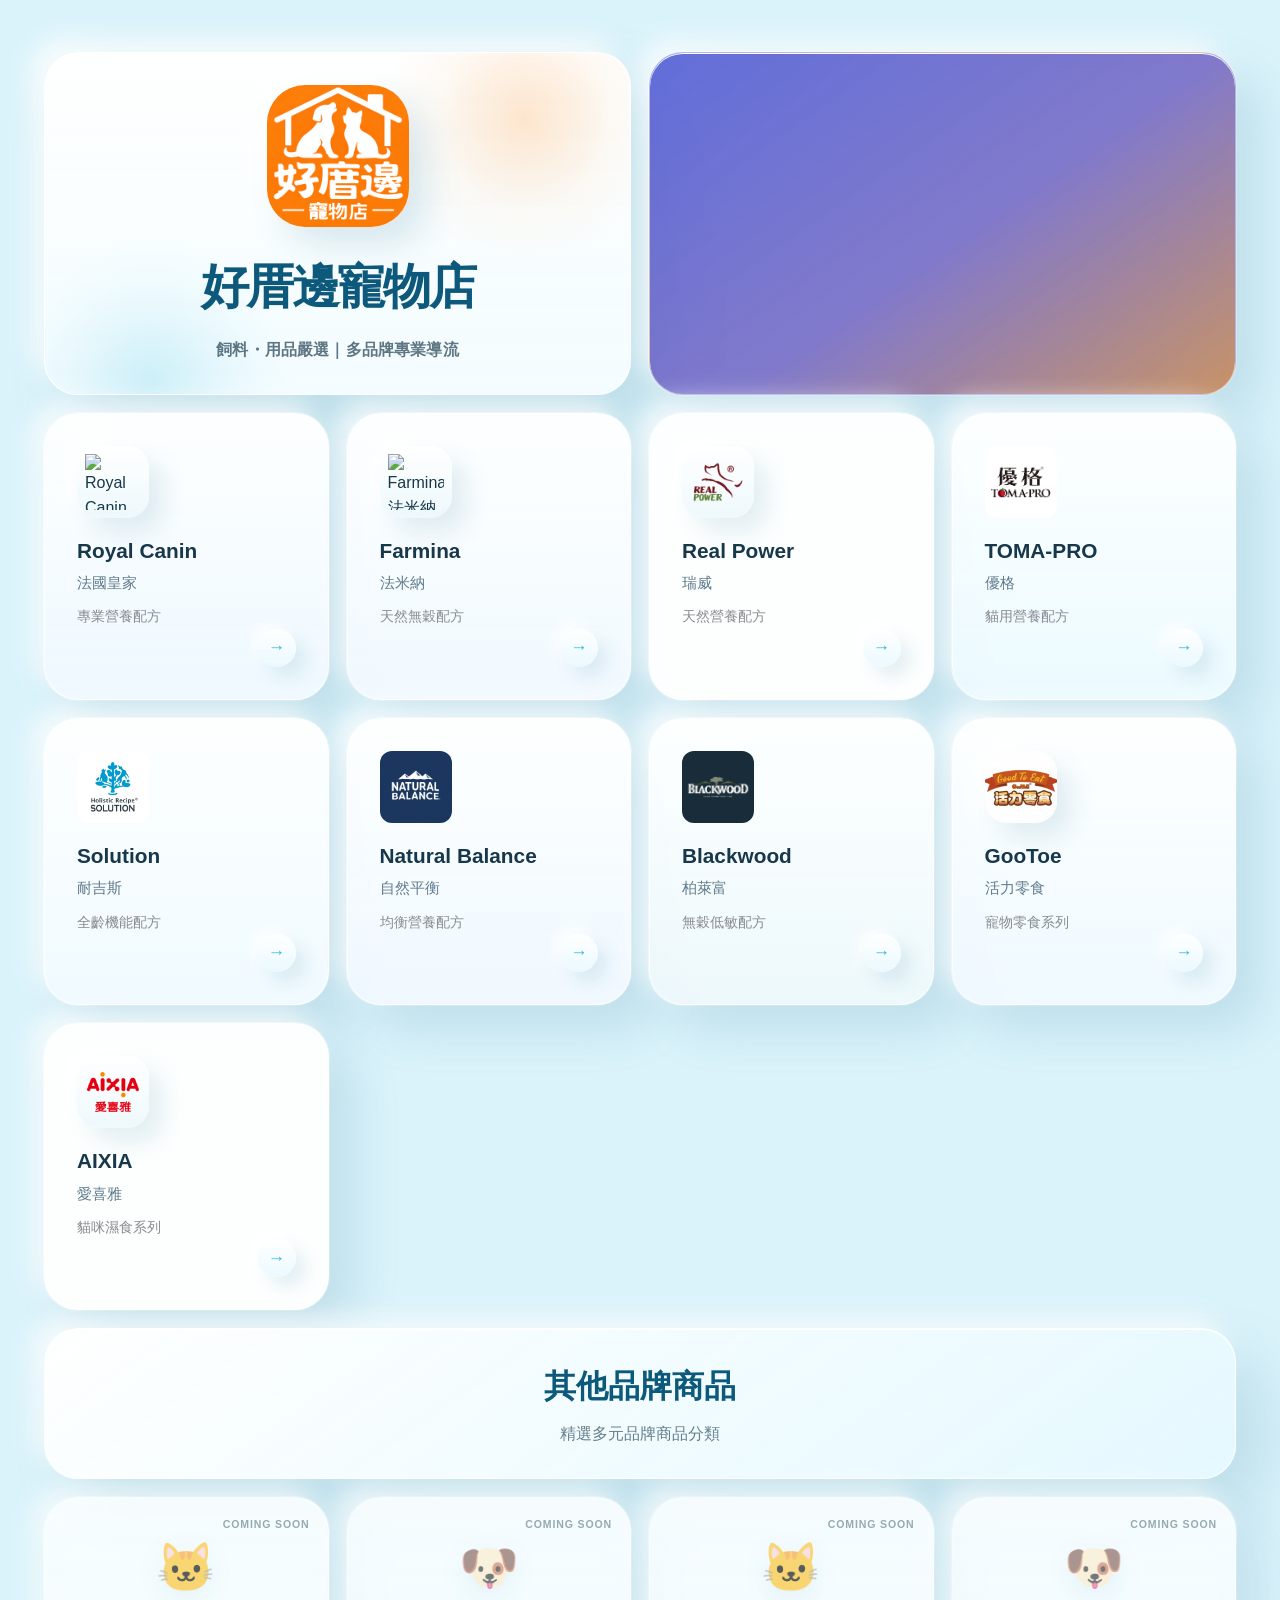
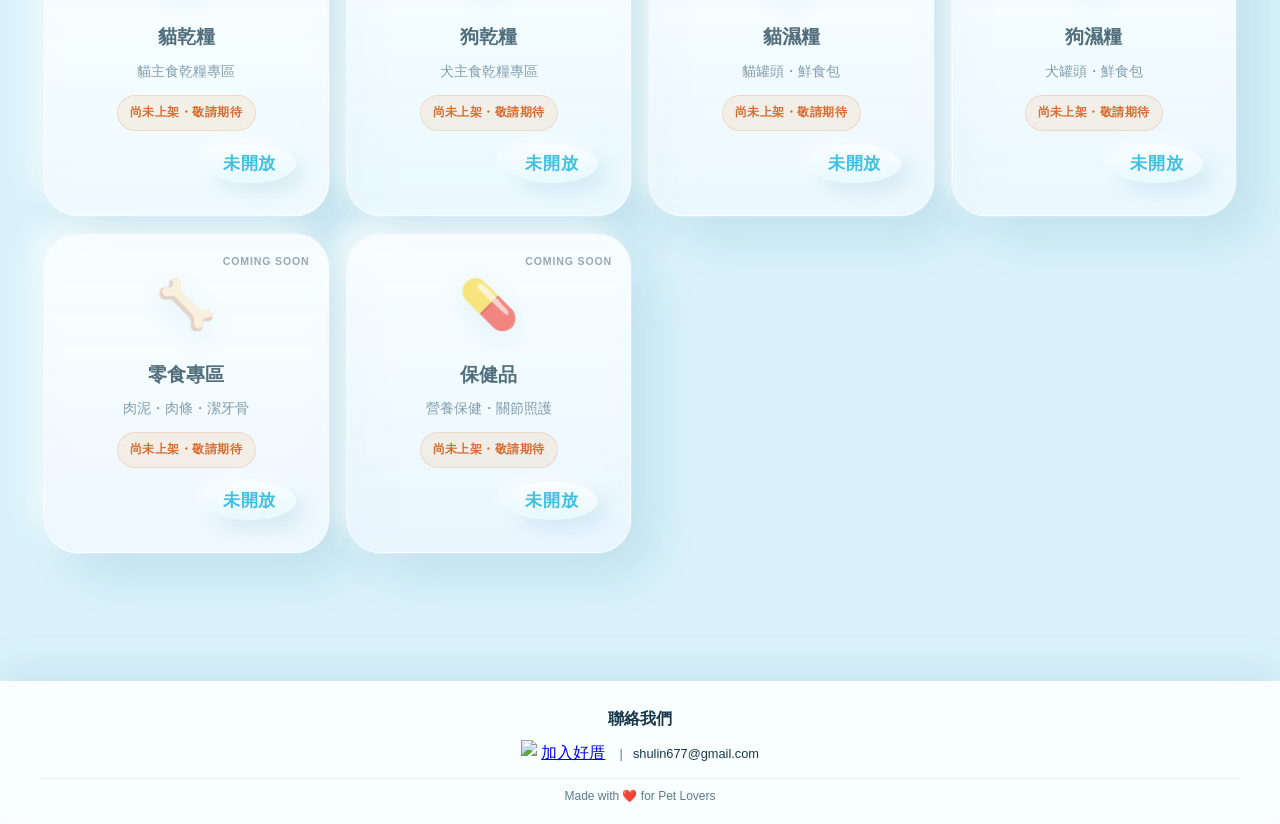
==== commit 73ee2c54: "Expand brand SEO and accessibility metadata" ====
--- a/index.html
+++ b/index.html
@@ -4,8 +4,88 @@
     <meta charset="utf-8" />
     <meta name="viewport" content="width=device-width, initial-scale=1" />
     <meta name="google-site-verification" content="lFlZjBOJVxiFKaZHmYESTz53Jt08xvwoCOR1huqJs8A" />
-    <title>好厝邊寵物店 | 飼料・用品嚴選</title>
-    <meta name="description" content="多品牌寵物用品專業導購平台，提供法國皇家、法米納、柏萊富等優質品牌" />
+    <title>好厝邊寵物店｜寵物用品、貓狗飼料與零食｜7-ELEVEN 賣貨便</title>
+    <meta name="description" content="好厝邊寵物店提供貓狗飼料、寵物罐頭、濕糧、零食與生活用品，商品由正常通路取得並妥善包裝，可透過 7-ELEVEN 賣貨便線上選購。" />
+    <meta name="keywords" content="好厝邊寵物店,寵物店,寵物用品,寵物用品網購,寵物食品,貓狗飼料,貓飼料,狗飼料,貓乾糧,狗乾糧,寵物罐頭,貓罐頭,狗罐頭,寵物濕糧,寵物零食,貓零食,狗零食,寵物生活用品,飼料推薦,法國皇家,Royal Canin,法米納,Farmina,瑞威,Real Power,優格,TOMA-PRO,耐吉斯,Solution,自然平衡,Natural Balance,柏萊富,Blackwood,活力零食,GooToe,愛喜雅,AIXIA,7-ELEVEN賣貨便" />
+    <meta name="robots" content="index, follow, max-image-preview:large" />
+    <link rel="canonical" href="https://goodneighborpet.github.io/pet-commerce-link-hub/" />
+
+    <meta property="og:type" content="website" />
+    <meta property="og:locale" content="zh_TW" />
+    <meta property="og:site_name" content="好厝邊寵物店" />
+    <meta property="og:title" content="好厝邊寵物店｜7-ELEVEN 賣貨便寵物用品選購" />
+    <meta property="og:description" content="提供貓狗乾糧、寵物罐頭與濕糧、寵物零食及生活用品，可透過 7-ELEVEN 賣貨便線上選購。" />
+    <meta property="og:url" content="https://goodneighborpet.github.io/pet-commerce-link-hub/" />
+    <meta property="og:image" content="https://goodneighborpet.github.io/pet-commerce-link-hub/assets/images/brand/good_neighbor_pet_store_logo.png" />
+    <meta property="og:image:alt" content="好厝邊寵物店 Logo" />
+
+    <meta name="twitter:card" content="summary_large_image" />
+    <meta name="twitter:title" content="好厝邊寵物店｜7-ELEVEN 賣貨便寵物用品選購" />
+    <meta name="twitter:description" content="提供貓狗乾糧、寵物罐頭與濕糧、寵物零食及生活用品，可透過 7-ELEVEN 賣貨便線上選購。" />
+    <meta name="twitter:image" content="https://goodneighborpet.github.io/pet-commerce-link-hub/assets/images/brand/good_neighbor_pet_store_logo.png" />
+
+    <script type="application/ld+json">
+      {
+        "@context": "https://schema.org",
+        "@graph": [
+          {
+            "@type": "WebSite",
+            "@id": "https://goodneighborpet.github.io/pet-commerce-link-hub/#website",
+            "url": "https://goodneighborpet.github.io/pet-commerce-link-hub/",
+            "name": "好厝邊寵物店",
+            "description": "提供各類寵物食品與寵物用品，包含貓狗飼料、寵物罐頭、寵物濕糧、寵物零食與日常用品，可透過 7-ELEVEN 賣貨便線上選購。",
+            "inLanguage": "zh-Hant"
+          },
+          {
+            "@type": "Organization",
+            "@id": "https://goodneighborpet.github.io/pet-commerce-link-hub/#organization",
+            "name": "好厝邊寵物店",
+            "url": "https://goodneighborpet.github.io/pet-commerce-link-hub/",
+            "logo": "https://goodneighborpet.github.io/pet-commerce-link-hub/assets/images/brand/good_neighbor_pet_store_logo.png",
+            "email": "shulin677@gmail.com",
+            "description": "好厝邊寵物店提供正常通路商品，透過 7-ELEVEN 賣貨便接受訂單，依訂單順序出貨，出貨前均會妥善包裝；購買前請確認商品內容與規格，如有問題可先聯絡詢問。",
+            "sameAs": [
+              "https://myship.7-11.com.tw/seller/profile?id=GM2601212460411"
+            ],
+            "potentialAction": {
+              "@type": "BuyAction",
+              "name": "前往 7-ELEVEN 賣貨便選購",
+              "target": "https://myship.7-11.com.tw/seller/profile?id=GM2601212460411"
+            },
+            "knowsAbout": [
+              "貓狗乾糧",
+              "寵物罐頭與濕糧",
+              "寵物零食",
+              "寵物生活用品",
+              "Royal Canin 法國皇家",
+              "Farmina 法米納",
+              "Real Power 瑞威",
+              "TOMA-PRO 優格",
+              "Solution 耐吉斯",
+              "Natural Balance 自然平衡",
+              "Blackwood 柏萊富",
+              "GooToe 活力零食",
+              "AIXIA 愛喜雅"
+            ]
+          },
+          {
+            "@type": "ItemList",
+            "name": "好厝邊寵物店 精選品牌",
+            "itemListElement": [
+              { "@type": "ListItem", "position": 1, "name": "Royal Canin 法國皇家", "url": "https://myship.7-11.com.tw/general/detail/GM2604207929528" },
+              { "@type": "ListItem", "position": 2, "name": "Farmina 法米納", "url": "https://myship.7-11.com.tw/general/detail/GM2601152097373" },
+              { "@type": "ListItem", "position": 3, "name": "Real Power 瑞威", "url": "https://myship.7-11.com.tw/general/detail/GM2608074192808" },
+              { "@type": "ListItem", "position": 4, "name": "TOMA-PRO 優格", "url": "https://myship.7-11.com.tw/general/detail/GM2603024944340" },
+              { "@type": "ListItem", "position": 5, "name": "Solution 耐吉斯", "url": "https://myship.7-11.com.tw/general/detail/GM2603055142852" },
+              { "@type": "ListItem", "position": 6, "name": "Natural Balance 自然平衡", "url": "https://myship.7-11.com.tw/general/detail/GM2603095376265" },
+              { "@type": "ListItem", "position": 7, "name": "Blackwood 柏萊富", "url": "https://myship.7-11.com.tw/general/detail/GM2603236245169" },
+              { "@type": "ListItem", "position": 8, "name": "GooToe 活力零食", "url": "https://myship.7-11.com.tw/general/detail/GM2603246315125" },
+              { "@type": "ListItem", "position": 9, "name": "AIXIA 愛喜雅", "url": "https://myship.7-11.com.tw/general/detail/GM2605259917620" }
+            ]
+          }
+        ]
+      }
+    </script>
     <link rel="icon" href="assets/icons/favicon.ico" />
     <link rel="stylesheet" href="assets/css/style.css" />
   </head>
@@ -20,6 +100,9 @@
             src="assets/images/brand/good_neighbor_pet_store_logo.png"
             alt="好厝邊寵物店 Logo"
             class="site-logo"
+            width="142"
+            height="142"
+            fetchpriority="high"
           >
         </div>
         <h1 class="brand-title">好厝邊寵物店</h1>
@@ -30,7 +113,7 @@
       <div class="bento-card banner-card">
         <div class="banner-carousel">
           <div class="banner-track">
-            <a class="banner-slide" data-banner="1" href="https://myship.7-11.com.tw/seller/profile?id=GM2601212460411" target="_blank" rel="noopener noreferrer">
+            <a class="banner-slide" data-banner="1" href="https://myship.7-11.com.tw/seller/profile?id=GM2601212460411" target="_blank" rel="noopener noreferrer" aria-label="前往好厝邊寵物店 7-ELEVEN 賣貨便選購頁">
               <div class="banner-content"></div>
             </a>
           </div>
@@ -38,9 +121,9 @@
       </div>
 
       <!-- Brand Cards - 品牌區域 -->
-      <a class="bento-card brand-card royal-canin" href="https://myship.7-11.com.tw/general/detail/GM2604207929528" target="_blank" rel="noopener noreferrer">
-        <div class="brand-logo-wrapper">
-          <img src="assets/images/logos/royal-canin.png" alt="Royal Canin Logo" class="brand-logo-img">
+      <a class="bento-card brand-card royal-canin" href="https://myship.7-11.com.tw/general/detail/GM2604207929528" target="_blank" rel="noopener noreferrer" aria-label="選購 Royal Canin 法國皇家 專業營養配方寵物飼料">
+        <div class="brand-logo-wrapper">
+          <img src="assets/images/logos/royal-canin.png" alt="Royal Canin 法國皇家 Logo" class="brand-logo-img" width="56" height="56" loading="lazy">
         </div>
         <div class="brand-info">
           <h3 class="brand-name">Royal Canin</h3>
@@ -50,9 +133,9 @@
         <div class="card-arrow">→</div>
       </a>
 
-      <a class="bento-card brand-card farmina" href="https://myship.7-11.com.tw/general/detail/GM2601152097373" target="_blank" rel="noopener noreferrer">
-        <div class="brand-logo-wrapper">
-          <img src="assets/images/logos/farmina.png" alt="Farmina Logo" class="brand-logo-img">
+      <a class="bento-card brand-card farmina" href="https://myship.7-11.com.tw/general/detail/GM2601152097373" target="_blank" rel="noopener noreferrer" aria-label="選購 Farmina 法米納 天然無穀配方寵物飼料">
+        <div class="brand-logo-wrapper">
+          <img src="assets/images/logos/farmina.png" alt="Farmina 法米納 Logo" class="brand-logo-img" width="56" height="56" loading="lazy">
         </div>
         <div class="brand-info">
           <h3 class="brand-name">Farmina</h3>
@@ -62,9 +145,9 @@
         <div class="card-arrow">→</div>
       </a>
 
-      <a class="bento-card brand-card real-power" href="https://myship.7-11.com.tw/general/detail/GM2608074192808" target="_blank" rel="noopener noreferrer">
-        <div class="brand-logo-wrapper">
-          <img src="assets/images/logos/real_power_logo.png" alt="Real Power 瑞威 Logo" class="brand-logo-img">
+      <a class="bento-card brand-card real-power" href="https://myship.7-11.com.tw/general/detail/GM2608074192808" target="_blank" rel="noopener noreferrer" aria-label="選購 Real Power 瑞威 天然營養配方寵物飼料">
+        <div class="brand-logo-wrapper">
+          <img src="assets/images/logos/real_power_logo.png" alt="Real Power 瑞威 Logo" class="brand-logo-img" width="56" height="56" loading="lazy">
         </div>
         <div class="brand-info">
           <h3 class="brand-name">Real Power</h3>
@@ -74,9 +157,9 @@
         <div class="card-arrow">→</div>
       </a>
 
-      <a class="bento-card brand-card catidea" href="https://myship.7-11.com.tw/general/detail/GM2603024944340" target="_blank" rel="noopener noreferrer">
-        <div class="brand-logo-wrapper">
-          <img src="assets/images/logos/toma-pro_logo.jpg" alt="TOMA-PRO Logo" class="brand-logo-img">
+      <a class="bento-card brand-card catidea" href="https://myship.7-11.com.tw/general/detail/GM2603024944340" target="_blank" rel="noopener noreferrer" aria-label="選購 TOMA-PRO 優格 貓用營養配方飼料">
+        <div class="brand-logo-wrapper">
+          <img src="assets/images/logos/toma-pro_logo.jpg" alt="TOMA-PRO 優格 Logo" class="brand-logo-img" width="56" height="56" loading="lazy">
         </div>
         <div class="brand-info">
           <h3 class="brand-name">TOMA-PRO</h3>
@@ -86,9 +169,9 @@
         <div class="card-arrow">→</div>
       </a>
 
-      <a class="bento-card brand-card solution" href="https://myship.7-11.com.tw/general/detail/GM2603055142852" target="_blank" rel="noopener noreferrer">
-        <div class="brand-logo-wrapper">
-          <img src="assets/images/logos/solution_logo.jpg" alt="Solution Logo" class="brand-logo-img">
+      <a class="bento-card brand-card solution" href="https://myship.7-11.com.tw/general/detail/GM2603055142852" target="_blank" rel="noopener noreferrer" aria-label="選購 Solution 耐吉斯 全齡機能配方寵物飼料">
+        <div class="brand-logo-wrapper">
+          <img src="assets/images/logos/solution_logo.jpg" alt="Solution 耐吉斯 Logo" class="brand-logo-img" width="56" height="56" loading="lazy">
         </div>
         <div class="brand-info">
           <h3 class="brand-name">Solution</h3>
@@ -98,9 +181,9 @@
         <div class="card-arrow">→</div>
       </a>
 
-      <a class="bento-card brand-card natural-balance" href="https://myship.7-11.com.tw/general/detail/GM2603095376265" target="_blank" rel="noopener noreferrer">
-        <div class="brand-logo-wrapper">
-          <img src="assets/images/logos/natural-balance_logo.jpg" alt="Natural Balance Logo" class="brand-logo-img">
+      <a class="bento-card brand-card natural-balance" href="https://myship.7-11.com.tw/general/detail/GM2603095376265" target="_blank" rel="noopener noreferrer" aria-label="選購 Natural Balance 自然平衡 均衡營養配方寵物飼料">
+        <div class="brand-logo-wrapper">
+          <img src="assets/images/logos/natural-balance_logo.jpg" alt="Natural Balance 自然平衡 Logo" class="brand-logo-img" width="56" height="56" loading="lazy">
         </div>
         <div class="brand-info">
           <h3 class="brand-name">Natural Balance</h3>
@@ -110,9 +193,9 @@
         <div class="card-arrow">→</div>
       </a>
 
-      <a class="bento-card brand-card blackwood" href="https://myship.7-11.com.tw/general/detail/GM2603236245169" target="_blank" rel="noopener noreferrer">
-        <div class="brand-logo-wrapper">
-          <img src="assets/images/logos/Blackwood_logo.png" alt="Blackwood Logo" class="brand-logo-img">
+      <a class="bento-card brand-card blackwood" href="https://myship.7-11.com.tw/general/detail/GM2603236245169" target="_blank" rel="noopener noreferrer" aria-label="選購 Blackwood 柏萊富 無穀低敏配方寵物飼料">
+        <div class="brand-logo-wrapper">
+          <img src="assets/images/logos/Blackwood_logo.png" alt="Blackwood 柏萊富 Logo" class="brand-logo-img" width="56" height="56" loading="lazy">
         </div>
         <div class="brand-info">
           <h3 class="brand-name">Blackwood</h3>
@@ -122,9 +205,9 @@
         <div class="card-arrow">→</div>
       </a>
 
-      <a class="bento-card brand-card gootoe" href="https://myship.7-11.com.tw/general/detail/GM2603246315125" target="_blank" rel="noopener noreferrer">
-        <div class="brand-logo-wrapper">
-          <img src="assets/images/logos/Gootoe_logo.png" alt="GooToe Logo" class="brand-logo-img">
+      <a class="bento-card brand-card gootoe" href="https://myship.7-11.com.tw/general/detail/GM2603246315125" target="_blank" rel="noopener noreferrer" aria-label="選購 GooToe 活力零食 寵物零食系列">
+        <div class="brand-logo-wrapper">
+          <img src="assets/images/logos/Gootoe_logo.png" alt="GooToe 活力零食 Logo" class="brand-logo-img" width="56" height="56" loading="lazy">
         </div>
         <div class="brand-info">
           <h3 class="brand-name">GooToe</h3>
@@ -134,9 +217,9 @@
         <div class="card-arrow">→</div>
       </a>
 
-      <a class="bento-card brand-card aixia" href="https://myship.7-11.com.tw/general/detail/GM2605259917620" target="_blank" rel="noopener noreferrer">
-        <div class="brand-logo-wrapper">
-          <img src="assets/images/logos/AIXIA_logo_transparent.png" alt="AIXIA Logo" class="brand-logo-img">
+      <a class="bento-card brand-card aixia" href="https://myship.7-11.com.tw/general/detail/GM2605259917620" target="_blank" rel="noopener noreferrer" aria-label="選購 AIXIA 愛喜雅 貓咪濕食系列">
+        <div class="brand-logo-wrapper">
+          <img src="assets/images/logos/AIXIA_logo_transparent.png" alt="AIXIA 愛喜雅 Logo" class="brand-logo-img" width="56" height="56" loading="lazy">
         </div>
         <div class="brand-info">
           <h3 class="brand-name">AIXIA</h3>
@@ -207,13 +290,13 @@
     <footer class="site-footer">
       <div class="footer-content">
         <h2 class="footer-title">聯絡我們</h2>
-        <div class="footer-contact">
+        <nav class="footer-contact" aria-label="聯絡方式">
           <a href="https://lin.ee/Ksxzmmb" target="_blank" rel="noopener noreferrer">
-            <img src="https://scdn.line-apps.com/n/line_add_friends/btn/zh-Hant.png" alt="加入好友" height="36" border="0" class="line-official-btn">
+            <img src="https://scdn.line-apps.com/n/line_add_friends/btn/zh-Hant.png" alt="加入好厝邊寵物店 LINE 好友" width="114" height="36" class="line-official-btn">
           </a>
           <span class="footer-divider">|</span>
           <a class="footer-link" href="mailto:shulin677@gmail.com">shulin677@gmail.com</a>
-        </div>
+        </nav>
         <p class="footer-copyright">Made with ❤️ for Pet Lovers</p>
       </div>
     </footer>
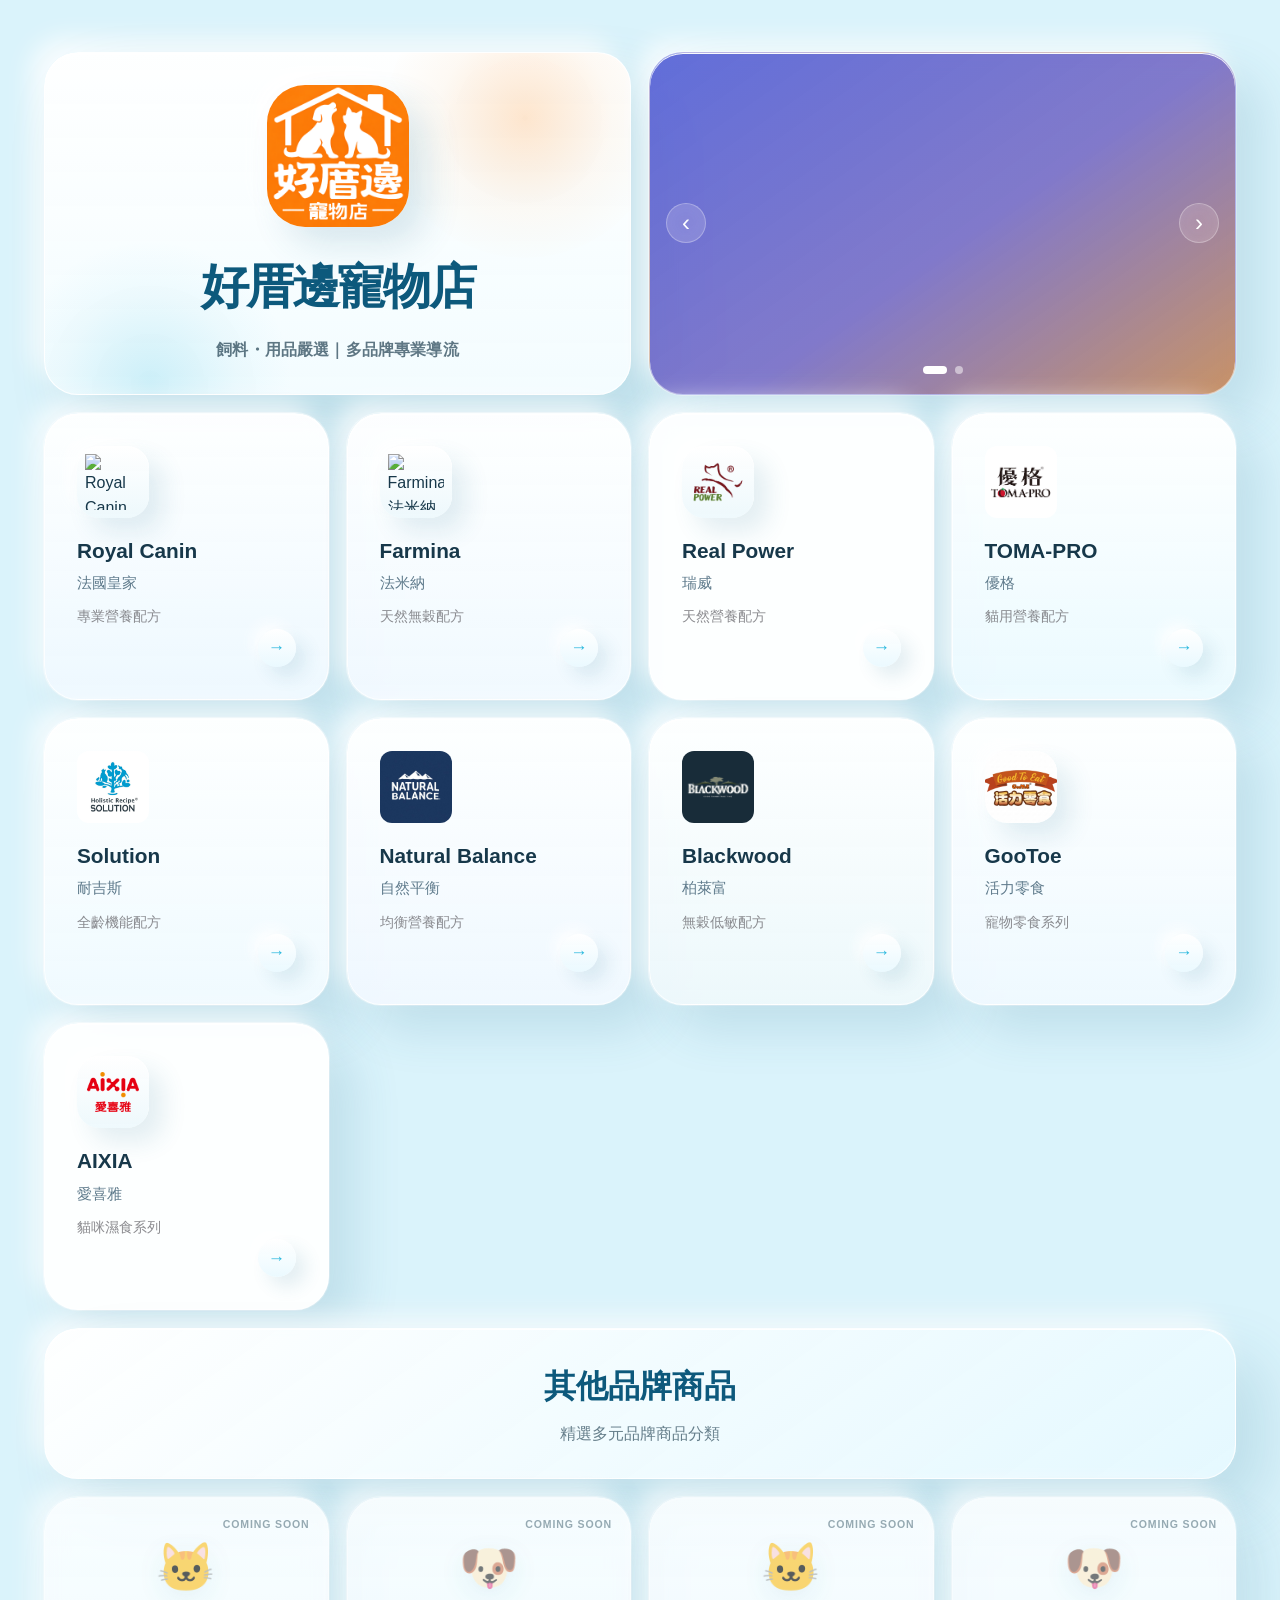
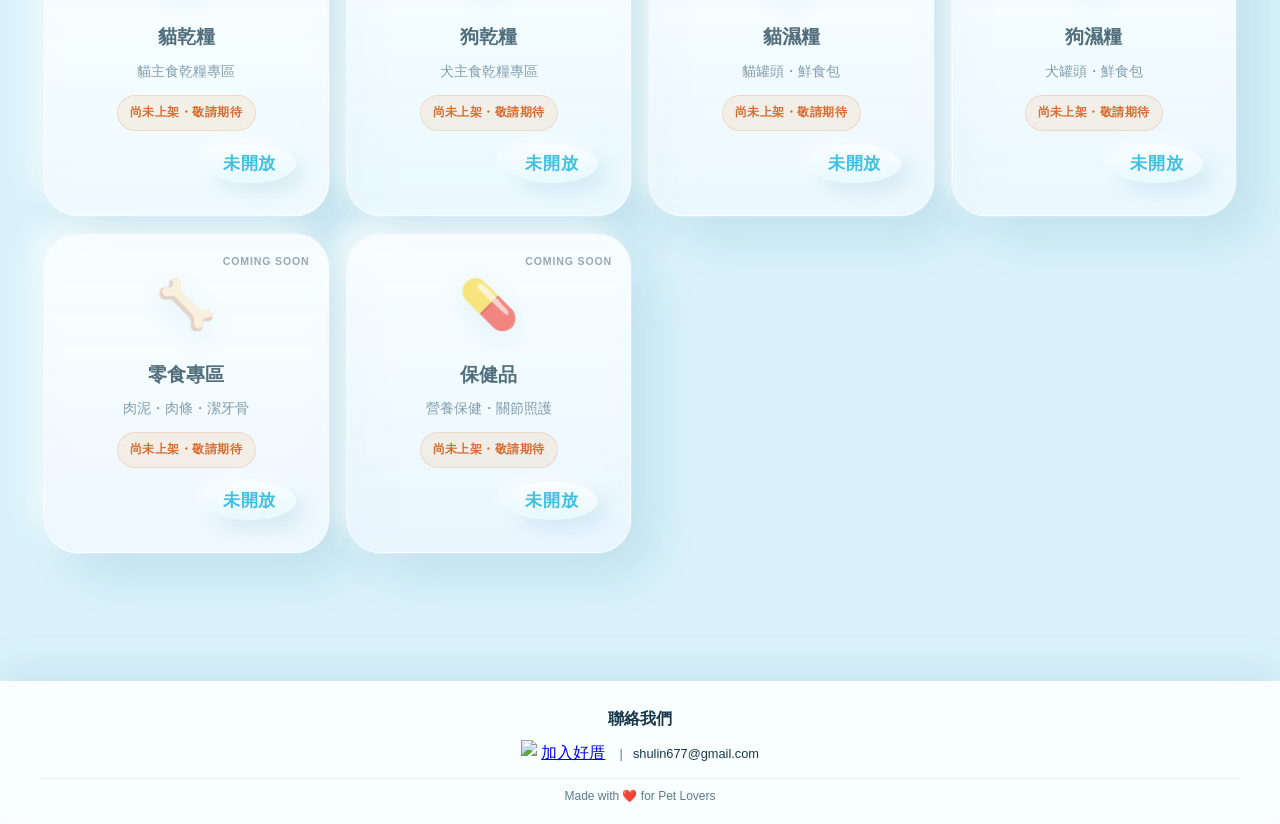
==== commit db928c84: "feat: add second responsive banner" ====
--- a/index.html
+++ b/index.html
@@ -5,7 +5,7 @@
     <meta name="viewport" content="width=device-width, initial-scale=1" />
     <meta name="google-site-verification" content="lFlZjBOJVxiFKaZHmYESTz53Jt08xvwoCOR1huqJs8A" />
     <title>好厝邊寵物店｜寵物用品、貓狗飼料與零食｜7-ELEVEN 賣貨便</title>
-    <meta name="description" content="好厝邊寵物店提供貓狗飼料、寵物罐頭、濕糧、零食與生活用品，商品由正常通路取得並妥善包裝，可透過 7-ELEVEN 賣貨便線上選購。" />
+    <meta name="description" content="好厝邊寵物店彙整貓狗飼料、寵物罐頭、濕糧、零食與生活用品的品牌連結，商品由正常通路取得並妥善包裝，點選即可前往 7-ELEVEN 賣貨便選購頁下單。" />
     <meta name="keywords" content="好厝邊寵物店,寵物店,寵物用品,寵物用品網購,寵物食品,貓狗飼料,貓飼料,狗飼料,貓乾糧,狗乾糧,寵物罐頭,貓罐頭,狗罐頭,寵物濕糧,寵物零食,貓零食,狗零食,寵物生活用品,飼料推薦,法國皇家,Royal Canin,法米納,Farmina,瑞威,Real Power,優格,TOMA-PRO,耐吉斯,Solution,自然平衡,Natural Balance,柏萊富,Blackwood,活力零食,GooToe,愛喜雅,AIXIA,7-ELEVEN賣貨便" />
     <meta name="robots" content="index, follow, max-image-preview:large" />
     <link rel="canonical" href="https://goodneighborpet.github.io/pet-commerce-link-hub/" />
@@ -13,15 +13,15 @@
     <meta property="og:type" content="website" />
     <meta property="og:locale" content="zh_TW" />
     <meta property="og:site_name" content="好厝邊寵物店" />
-    <meta property="og:title" content="好厝邊寵物店｜7-ELEVEN 賣貨便寵物用品選購" />
-    <meta property="og:description" content="提供貓狗乾糧、寵物罐頭與濕糧、寵物零食及生活用品，可透過 7-ELEVEN 賣貨便線上選購。" />
+    <meta property="og:title" content="好厝邊寵物店｜貓狗飼料・寵物用品品牌導購｜7-ELEVEN 賣貨便" />
+    <meta property="og:description" content="彙整貓狗乾糧、寵物罐頭與濕糧、寵物零食及生活用品的品牌連結，點選即可前往 7-ELEVEN 賣貨便選購。" />
     <meta property="og:url" content="https://goodneighborpet.github.io/pet-commerce-link-hub/" />
     <meta property="og:image" content="https://goodneighborpet.github.io/pet-commerce-link-hub/assets/images/brand/good_neighbor_pet_store_logo.png" />
     <meta property="og:image:alt" content="好厝邊寵物店 Logo" />
 
     <meta name="twitter:card" content="summary_large_image" />
-    <meta name="twitter:title" content="好厝邊寵物店｜7-ELEVEN 賣貨便寵物用品選購" />
-    <meta name="twitter:description" content="提供貓狗乾糧、寵物罐頭與濕糧、寵物零食及生活用品，可透過 7-ELEVEN 賣貨便線上選購。" />
+    <meta name="twitter:title" content="好厝邊寵物店｜貓狗飼料・寵物用品品牌導購｜7-ELEVEN 賣貨便" />
+    <meta name="twitter:description" content="彙整貓狗乾糧、寵物罐頭與濕糧、寵物零食及生活用品的品牌連結，點選即可前往 7-ELEVEN 賣貨便選購。" />
     <meta name="twitter:image" content="https://goodneighborpet.github.io/pet-commerce-link-hub/assets/images/brand/good_neighbor_pet_store_logo.png" />
 
     <script type="application/ld+json">
@@ -33,7 +33,7 @@
             "@id": "https://goodneighborpet.github.io/pet-commerce-link-hub/#website",
             "url": "https://goodneighborpet.github.io/pet-commerce-link-hub/",
             "name": "好厝邊寵物店",
-            "description": "提供各類寵物食品與寵物用品，包含貓狗飼料、寵物罐頭、寵物濕糧、寵物零食與日常用品，可透過 7-ELEVEN 賣貨便線上選購。",
+            "description": "彙整各類寵物食品與寵物用品的品牌連結，包含貓狗飼料、寵物罐頭、寵物濕糧、寵物零食與日常用品，點選即可前往 7-ELEVEN 賣貨便選購。",
             "inLanguage": "zh-Hant"
           },
           {
@@ -116,6 +116,15 @@
             <a class="banner-slide" data-banner="1" href="https://myship.7-11.com.tw/seller/profile?id=GM2601212460411" target="_blank" rel="noopener noreferrer" aria-label="前往好厝邊寵物店 7-ELEVEN 賣貨便選購頁">
               <div class="banner-content"></div>
             </a>
+            <a class="banner-slide" data-banner="2" href="https://myship.7-11.com.tw/seller/profile?id=GM2601212460411" target="_blank" rel="noopener noreferrer" aria-label="前往好厝邊寵物店 7-ELEVEN 賣貨便選購頁">
+              <div class="banner-content"></div>
+            </a>
+          </div>
+          <button class="banner-nav prev" type="button" aria-label="上一張 Banner">‹</button>
+          <button class="banner-nav next" type="button" aria-label="下一張 Banner">›</button>
+          <div class="banner-dots" aria-label="Banner 分頁">
+            <button class="dot active" type="button" data-index="0" aria-label="顯示第 1 張 Banner"></button>
+            <button class="dot" type="button" data-index="1" aria-label="顯示第 2 張 Banner"></button>
           </div>
         </div>
       </div>
--- a/assets/css/style.css
+++ b/assets/css/style.css
@@ -360,6 +360,8 @@
 .dot {
   width: 8px;
   height: 8px;
+  padding: 0;
+  border: 0;
   border-radius: 50%;
   background: rgba(255, 255, 255, 0.5);
   cursor: pointer;
@@ -744,6 +746,8 @@
 
   .banner-card {
     grid-column: span 3;
+    aspect-ratio: 2.1 / 1;
+    min-height: 0;
   }
 
   .category-title-card {
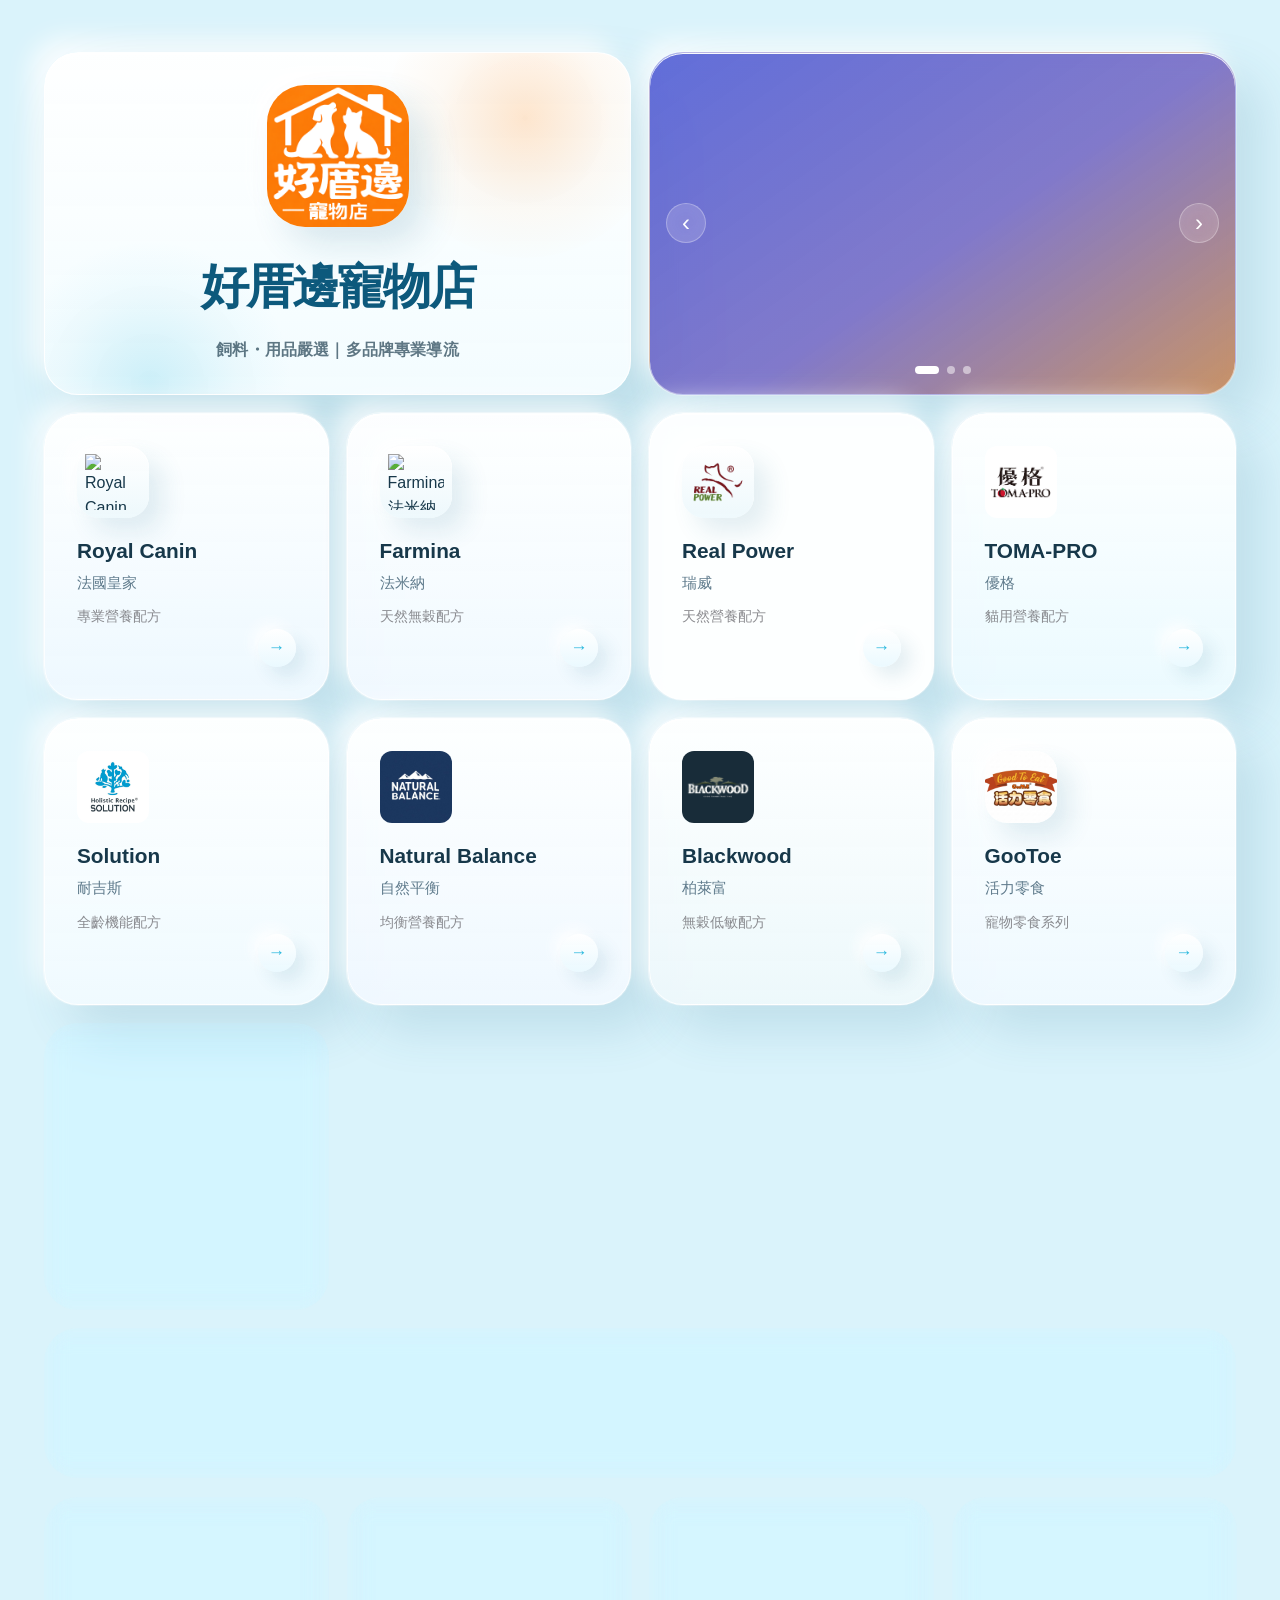
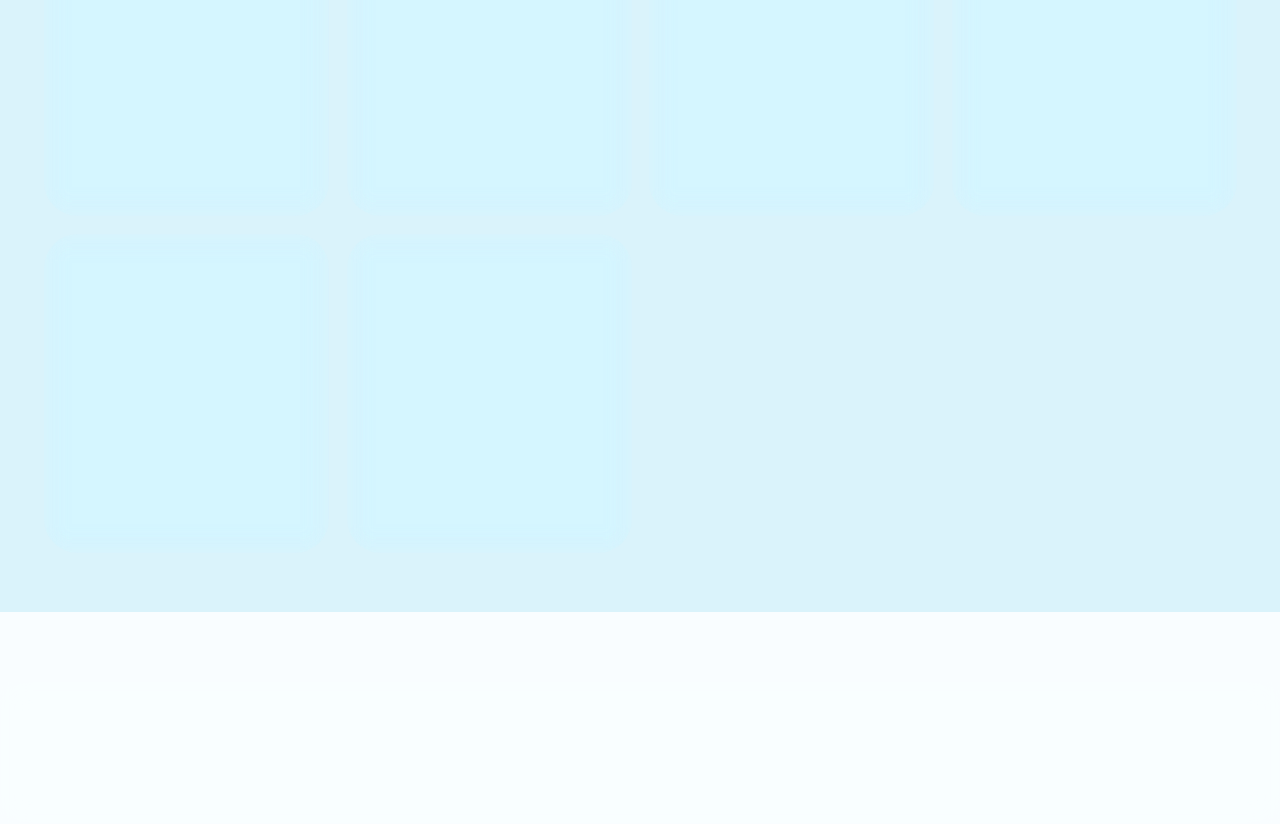
==== commit d5eb77d3: "feat: add third homepage banner" ====
--- a/index.html
+++ b/index.html
@@ -119,12 +119,16 @@
             <a class="banner-slide" data-banner="2" href="https://myship.7-11.com.tw/seller/profile?id=GM2601212460411" target="_blank" rel="noopener noreferrer" aria-label="前往好厝邊寵物店 7-ELEVEN 賣貨便選購頁">
               <div class="banner-content"></div>
             </a>
+            <a class="banner-slide" data-banner="3" href="https://myship.7-11.com.tw/seller/profile?id=GM2601212460411" target="_blank" rel="noopener noreferrer" aria-label="前往好厝邊寵物店 7-ELEVEN 賣貨便選購頁">
+              <div class="banner-content"></div>
+            </a>
           </div>
           <button class="banner-nav prev" type="button" aria-label="上一張 Banner">‹</button>
           <button class="banner-nav next" type="button" aria-label="下一張 Banner">›</button>
           <div class="banner-dots" aria-label="Banner 分頁">
             <button class="dot active" type="button" data-index="0" aria-label="顯示第 1 張 Banner"></button>
             <button class="dot" type="button" data-index="1" aria-label="顯示第 2 張 Banner"></button>
+            <button class="dot" type="button" data-index="2" aria-label="顯示第 3 張 Banner"></button>
           </div>
         </div>
       </div>
--- a/assets/css/style.css
+++ b/assets/css/style.css
@@ -260,18 +260,23 @@
 
 .banner-carousel {
   width: 100%;
+  min-width: 0;
   height: 100%;
   position: relative;
 }
 
 .banner-track {
   display: flex;
+  width: 100%;
+  min-width: 0;
   height: 100%;
   transition: transform 0.6s cubic-bezier(0.4, 0, 0.2, 1);
 }
 
 .banner-slide {
-  min-width: 100%;
+  flex: 0 0 100%;
+  width: 100%;
+  min-width: 0;
   height: 100%;
   display: flex;
   align-items: center;
@@ -801,7 +806,10 @@
   /* Banner - 全寬 */
   .banner-card {
     grid-column: span 1;
-    min-height: 200px;
+    width: 100%;
+    min-width: 0;
+    min-height: 0;
+    aspect-ratio: 750 / 420;
   }
 
   .banner-content h3 {
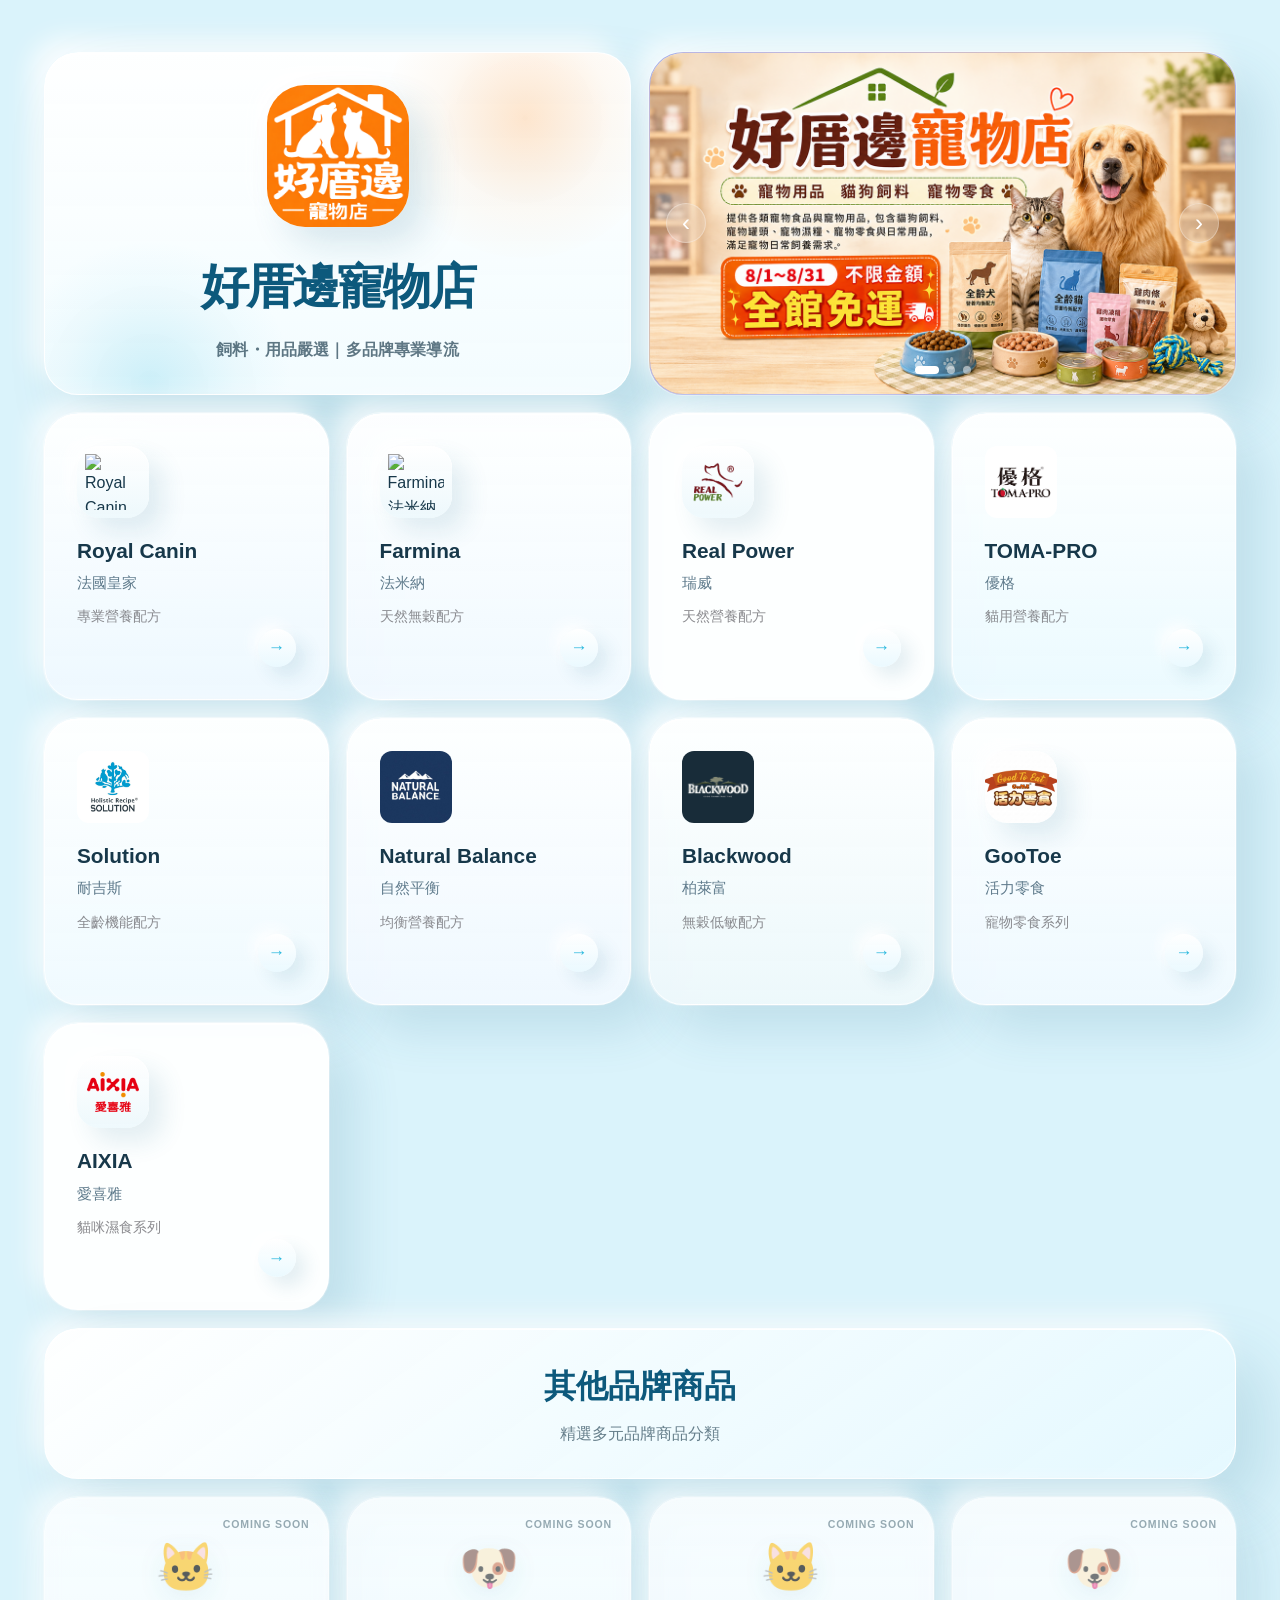
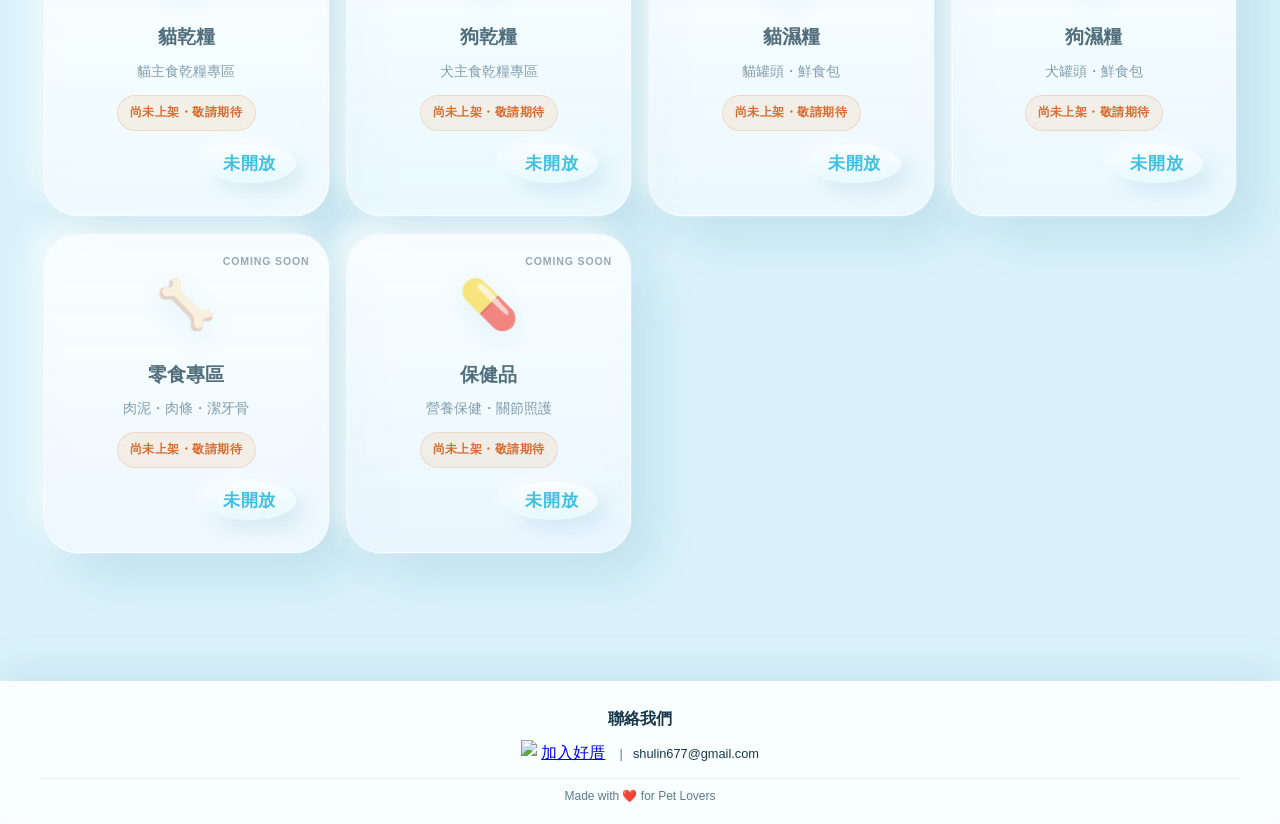
==== commit 65d0ec3b: "fix: update Real Power banner link" ====
--- a/index.html
+++ b/index.html
@@ -119,7 +119,7 @@
             <a class="banner-slide" data-banner="2" href="https://myship.7-11.com.tw/seller/profile?id=GM2601212460411" target="_blank" rel="noopener noreferrer" aria-label="前往好厝邊寵物店 7-ELEVEN 賣貨便選購頁">
               <div class="banner-content"></div>
             </a>
-            <a class="banner-slide" data-banner="3" href="https://myship.7-11.com.tw/seller/profile?id=GM2601212460411" target="_blank" rel="noopener noreferrer" aria-label="前往好厝邊寵物店 7-ELEVEN 賣貨便選購頁">
+            <a class="banner-slide" data-banner="3" href="https://myship.7-11.com.tw/general/detail/GM2608074192808" target="_blank" rel="noopener noreferrer" aria-label="選購 Real Power 瑞威 天然營養配方寵物飼料">
               <div class="banner-content"></div>
             </a>
           </div>
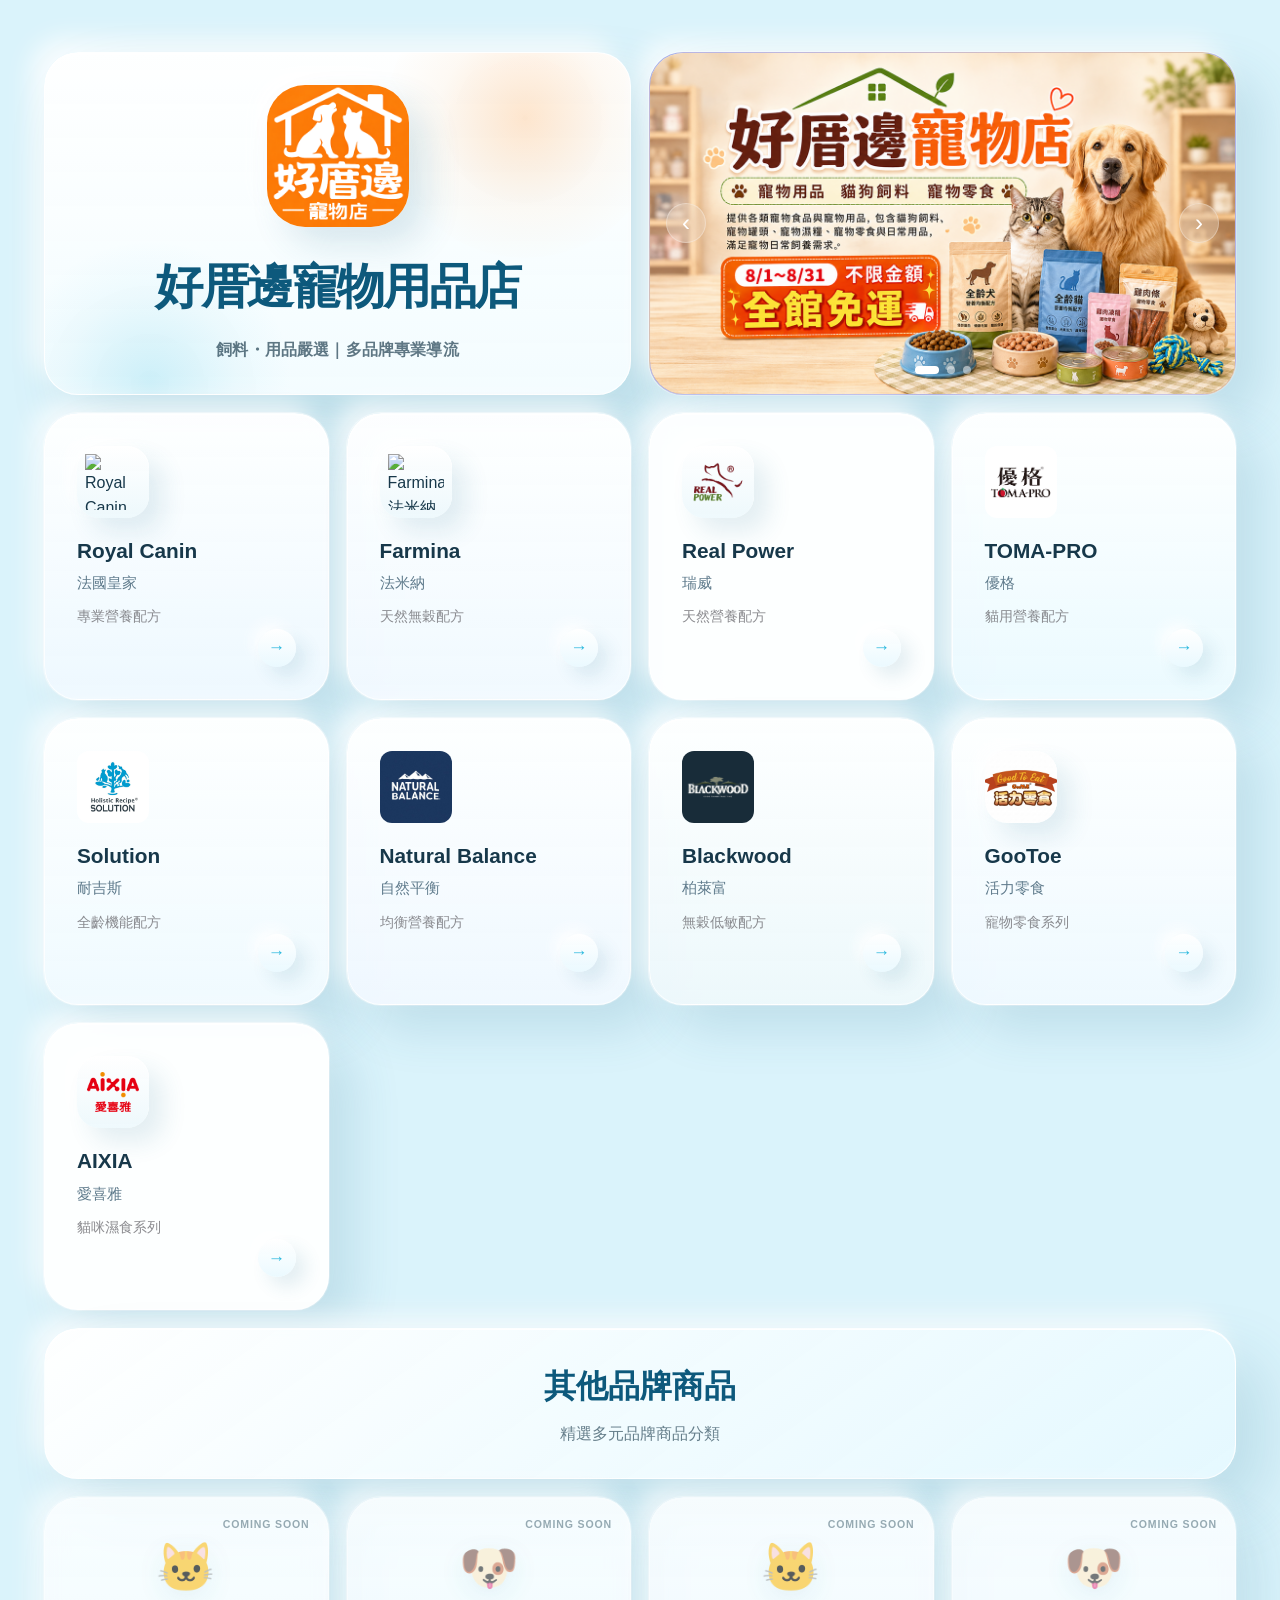
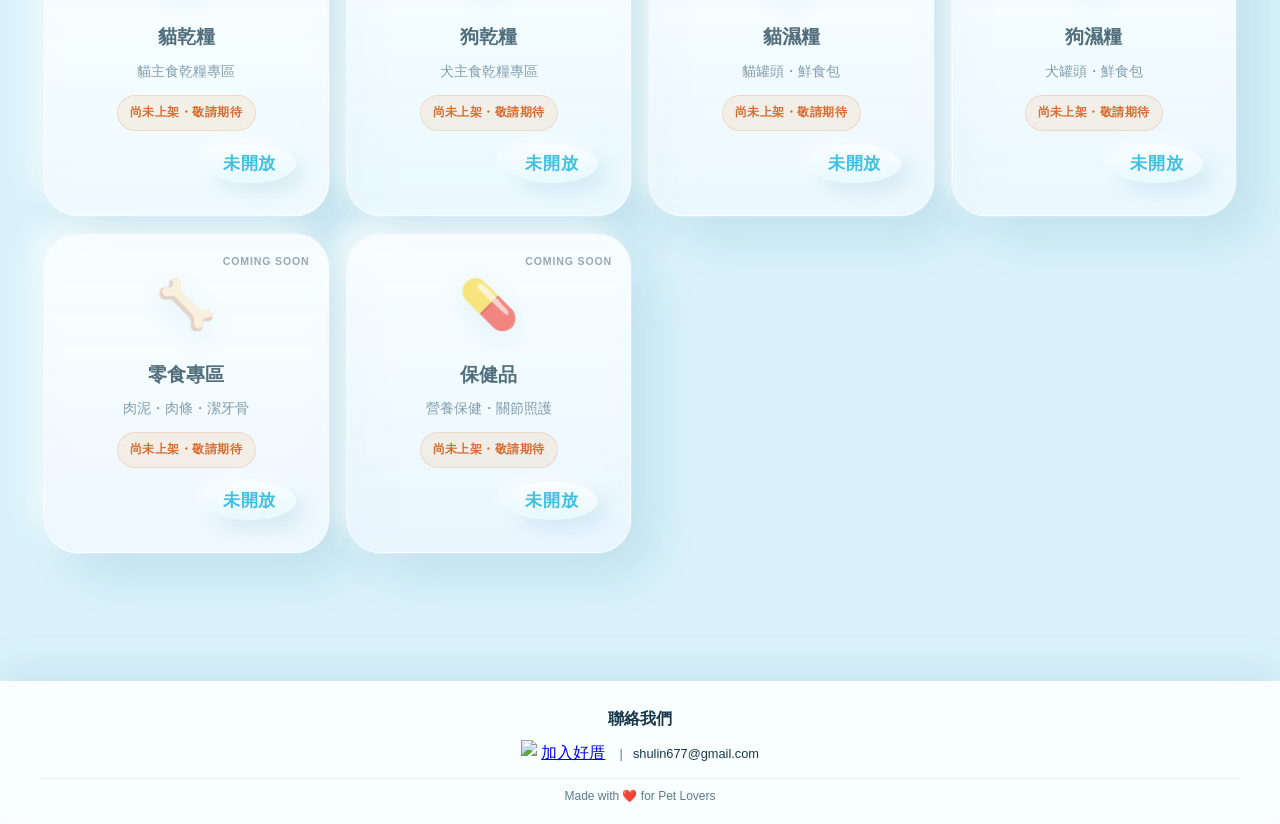
==== commit 5fea42b8: "更新店名與 SEO 資訊" ====
--- a/index.html
+++ b/index.html
@@ -4,23 +4,23 @@
     <meta charset="utf-8" />
     <meta name="viewport" content="width=device-width, initial-scale=1" />
     <meta name="google-site-verification" content="lFlZjBOJVxiFKaZHmYESTz53Jt08xvwoCOR1huqJs8A" />
-    <title>好厝邊寵物店｜寵物用品、貓狗飼料與零食｜7-ELEVEN 賣貨便</title>
-    <meta name="description" content="好厝邊寵物店彙整貓狗飼料、寵物罐頭、濕糧、零食與生活用品的品牌連結，商品由正常通路取得並妥善包裝，點選即可前往 7-ELEVEN 賣貨便選購頁下單。" />
-    <meta name="keywords" content="好厝邊寵物店,寵物店,寵物用品,寵物用品網購,寵物食品,貓狗飼料,貓飼料,狗飼料,貓乾糧,狗乾糧,寵物罐頭,貓罐頭,狗罐頭,寵物濕糧,寵物零食,貓零食,狗零食,寵物生活用品,飼料推薦,法國皇家,Royal Canin,法米納,Farmina,瑞威,Real Power,優格,TOMA-PRO,耐吉斯,Solution,自然平衡,Natural Balance,柏萊富,Blackwood,活力零食,GooToe,愛喜雅,AIXIA,7-ELEVEN賣貨便" />
+    <title>好厝邊寵物用品店｜寵物用品、貓狗飼料與零食｜7-ELEVEN 賣貨便</title>
+    <meta name="description" content="好厝邊寵物用品店彙整貓狗飼料、寵物罐頭、濕糧、零食與生活用品的品牌連結，商品由正常通路取得並妥善包裝，點選即可前往 7-ELEVEN 賣貨便選購頁下單。" />
+    <meta name="keywords" content="好厝邊寵物用品店,寵物店,寵物用品,寵物用品網購,寵物食品,貓狗飼料,貓飼料,狗飼料,貓乾糧,狗乾糧,寵物罐頭,貓罐頭,狗罐頭,寵物濕糧,寵物零食,貓零食,狗零食,寵物生活用品,飼料推薦,法國皇家,Royal Canin,法米納,Farmina,瑞威,Real Power,優格,TOMA-PRO,耐吉斯,Solution,自然平衡,Natural Balance,柏萊富,Blackwood,活力零食,GooToe,愛喜雅,AIXIA,7-ELEVEN賣貨便" />
     <meta name="robots" content="index, follow, max-image-preview:large" />
     <link rel="canonical" href="https://goodneighborpet.github.io/pet-commerce-link-hub/" />
 
     <meta property="og:type" content="website" />
     <meta property="og:locale" content="zh_TW" />
-    <meta property="og:site_name" content="好厝邊寵物店" />
-    <meta property="og:title" content="好厝邊寵物店｜貓狗飼料・寵物用品品牌導購｜7-ELEVEN 賣貨便" />
+    <meta property="og:site_name" content="好厝邊寵物用品店" />
+    <meta property="og:title" content="好厝邊寵物用品店｜貓狗飼料・寵物用品品牌導購｜7-ELEVEN 賣貨便" />
     <meta property="og:description" content="彙整貓狗乾糧、寵物罐頭與濕糧、寵物零食及生活用品的品牌連結，點選即可前往 7-ELEVEN 賣貨便選購。" />
     <meta property="og:url" content="https://goodneighborpet.github.io/pet-commerce-link-hub/" />
     <meta property="og:image" content="https://goodneighborpet.github.io/pet-commerce-link-hub/assets/images/brand/good_neighbor_pet_store_logo.png" />
-    <meta property="og:image:alt" content="好厝邊寵物店 Logo" />
+    <meta property="og:image:alt" content="好厝邊寵物用品店 Logo" />
 
     <meta name="twitter:card" content="summary_large_image" />
-    <meta name="twitter:title" content="好厝邊寵物店｜貓狗飼料・寵物用品品牌導購｜7-ELEVEN 賣貨便" />
+    <meta name="twitter:title" content="好厝邊寵物用品店｜貓狗飼料・寵物用品品牌導購｜7-ELEVEN 賣貨便" />
     <meta name="twitter:description" content="彙整貓狗乾糧、寵物罐頭與濕糧、寵物零食及生活用品的品牌連結，點選即可前往 7-ELEVEN 賣貨便選購。" />
     <meta name="twitter:image" content="https://goodneighborpet.github.io/pet-commerce-link-hub/assets/images/brand/good_neighbor_pet_store_logo.png" />
 
@@ -32,18 +32,18 @@
             "@type": "WebSite",
             "@id": "https://goodneighborpet.github.io/pet-commerce-link-hub/#website",
             "url": "https://goodneighborpet.github.io/pet-commerce-link-hub/",
-            "name": "好厝邊寵物店",
+            "name": "好厝邊寵物用品店",
             "description": "彙整各類寵物食品與寵物用品的品牌連結，包含貓狗飼料、寵物罐頭、寵物濕糧、寵物零食與日常用品，點選即可前往 7-ELEVEN 賣貨便選購。",
             "inLanguage": "zh-Hant"
           },
           {
             "@type": "Organization",
             "@id": "https://goodneighborpet.github.io/pet-commerce-link-hub/#organization",
-            "name": "好厝邊寵物店",
+            "name": "好厝邊寵物用品店",
             "url": "https://goodneighborpet.github.io/pet-commerce-link-hub/",
             "logo": "https://goodneighborpet.github.io/pet-commerce-link-hub/assets/images/brand/good_neighbor_pet_store_logo.png",
             "email": "shulin677@gmail.com",
-            "description": "好厝邊寵物店提供正常通路商品，透過 7-ELEVEN 賣貨便接受訂單，依訂單順序出貨，出貨前均會妥善包裝；購買前請確認商品內容與規格，如有問題可先聯絡詢問。",
+            "description": "好厝邊寵物用品店提供正常通路商品，透過 7-ELEVEN 賣貨便接受訂單，依訂單順序出貨，出貨前均會妥善包裝；購買前請確認商品內容與規格，如有問題可先聯絡詢問。",
             "sameAs": [
               "https://myship.7-11.com.tw/seller/profile?id=GM2601212460411"
             ],
@@ -70,7 +70,7 @@
           },
           {
             "@type": "ItemList",
-            "name": "好厝邊寵物店 精選品牌",
+            "name": "好厝邊寵物用品店 精選品牌",
             "itemListElement": [
               { "@type": "ListItem", "position": 1, "name": "Royal Canin 法國皇家", "url": "https://myship.7-11.com.tw/general/detail/GM2604207929528" },
               { "@type": "ListItem", "position": 2, "name": "Farmina 法米納", "url": "https://myship.7-11.com.tw/general/detail/GM2601152097373" },
@@ -98,14 +98,14 @@
         <div class="logo-placeholder">
           <img
             src="assets/images/brand/good_neighbor_pet_store_logo.png"
-            alt="好厝邊寵物店 Logo"
+            alt="好厝邊寵物用品店 Logo"
             class="site-logo"
             width="142"
             height="142"
             fetchpriority="high"
           >
         </div>
-        <h1 class="brand-title">好厝邊寵物店</h1>
+        <h1 class="brand-title">好厝邊寵物用品店</h1>
         <p class="brand-slogan">飼料・用品嚴選｜多品牌專業導流</p>
       </div>
 
@@ -113,10 +113,10 @@
       <div class="bento-card banner-card">
         <div class="banner-carousel">
           <div class="banner-track">
-            <a class="banner-slide" data-banner="1" href="https://myship.7-11.com.tw/seller/profile?id=GM2601212460411" target="_blank" rel="noopener noreferrer" aria-label="前往好厝邊寵物店 7-ELEVEN 賣貨便選購頁">
+            <a class="banner-slide" data-banner="1" href="https://myship.7-11.com.tw/seller/profile?id=GM2601212460411" target="_blank" rel="noopener noreferrer" aria-label="前往好厝邊寵物用品店 7-ELEVEN 賣貨便選購頁">
               <div class="banner-content"></div>
             </a>
-            <a class="banner-slide" data-banner="2" href="https://myship.7-11.com.tw/seller/profile?id=GM2601212460411" target="_blank" rel="noopener noreferrer" aria-label="前往好厝邊寵物店 7-ELEVEN 賣貨便選購頁">
+            <a class="banner-slide" data-banner="2" href="https://myship.7-11.com.tw/seller/profile?id=GM2601212460411" target="_blank" rel="noopener noreferrer" aria-label="前往好厝邊寵物用品店 7-ELEVEN 賣貨便選購頁">
               <div class="banner-content"></div>
             </a>
             <a class="banner-slide" data-banner="3" href="https://myship.7-11.com.tw/general/detail/GM2608074192808" target="_blank" rel="noopener noreferrer" aria-label="選購 Real Power 瑞威 天然營養配方寵物飼料">
@@ -305,7 +305,7 @@
         <h2 class="footer-title">聯絡我們</h2>
         <nav class="footer-contact" aria-label="聯絡方式">
           <a href="https://lin.ee/Ksxzmmb" target="_blank" rel="noopener noreferrer">
-            <img src="https://scdn.line-apps.com/n/line_add_friends/btn/zh-Hant.png" alt="加入好厝邊寵物店 LINE 好友" width="114" height="36" class="line-official-btn">
+            <img src="https://scdn.line-apps.com/n/line_add_friends/btn/zh-Hant.png" alt="加入好厝邊寵物用品店 LINE 好友" width="114" height="36" class="line-official-btn">
           </a>
           <span class="footer-divider">|</span>
           <a class="footer-link" href="mailto:shulin677@gmail.com">shulin677@gmail.com</a>
